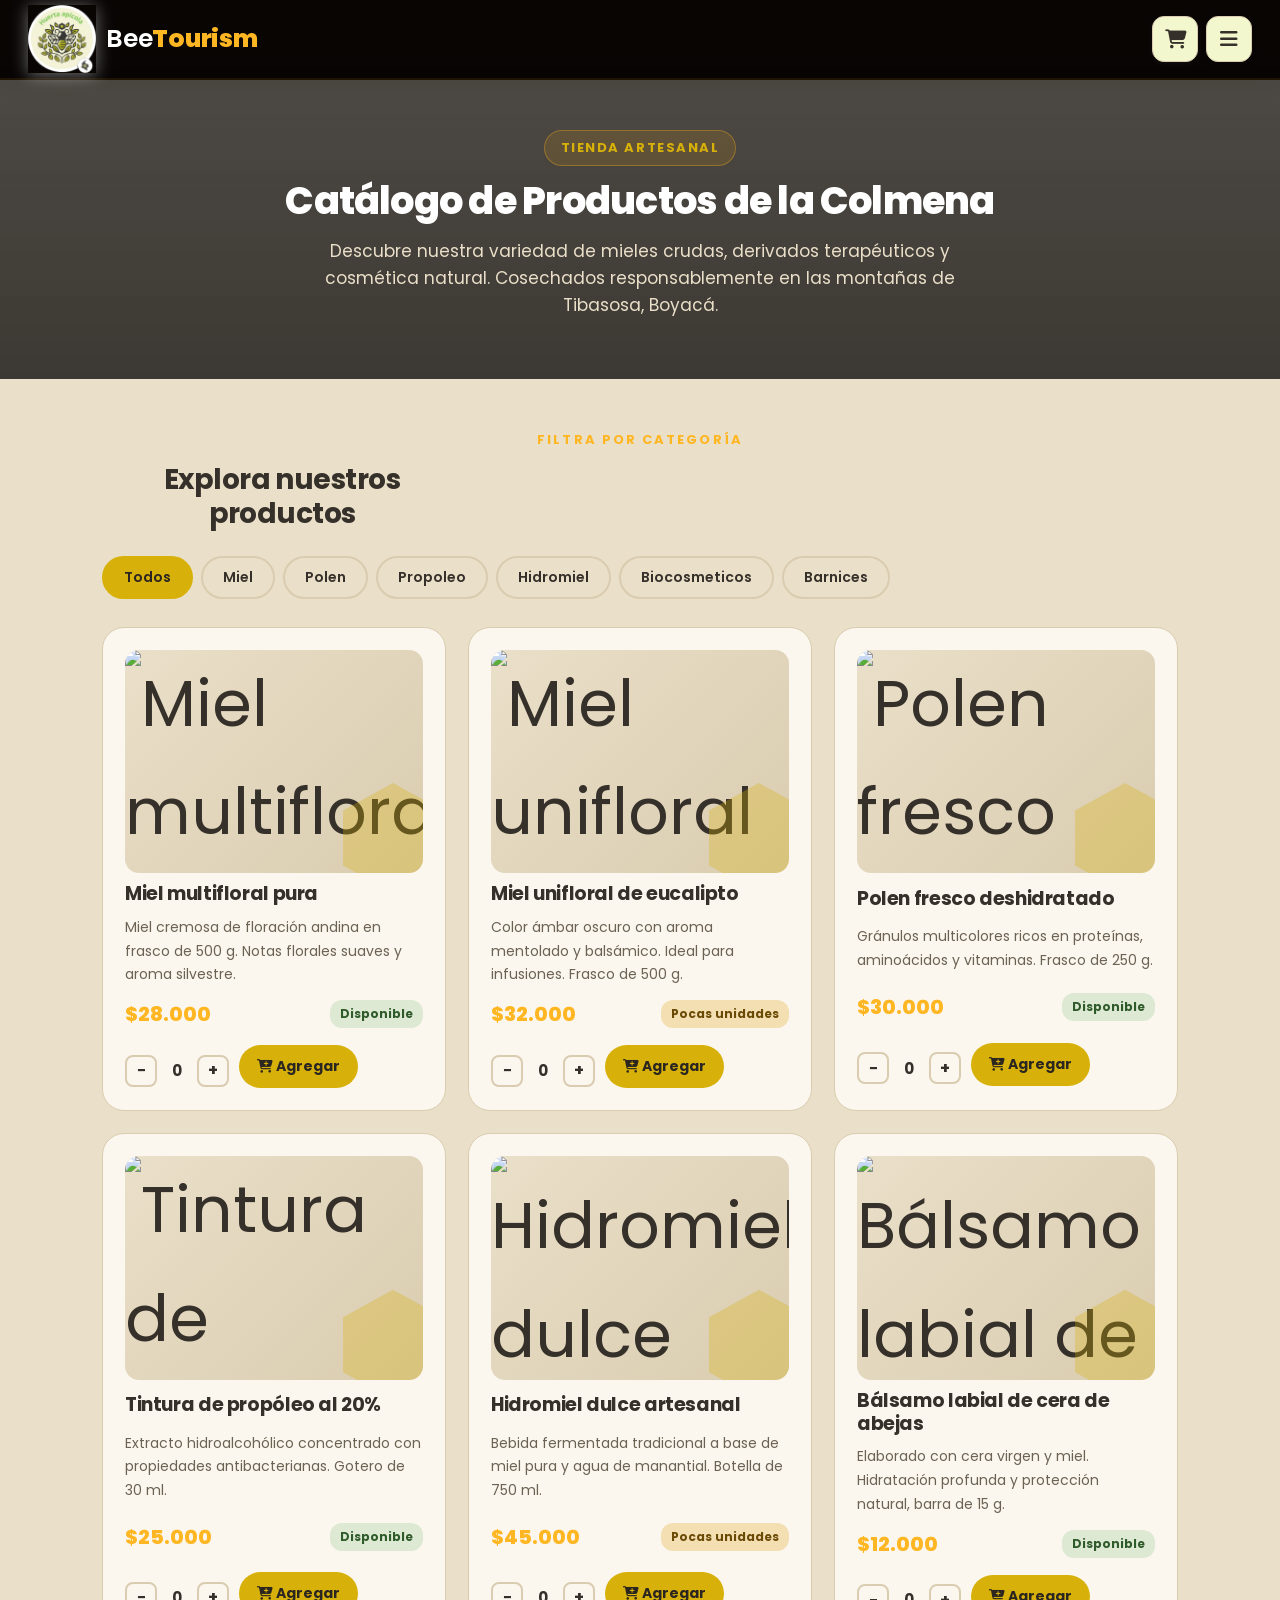
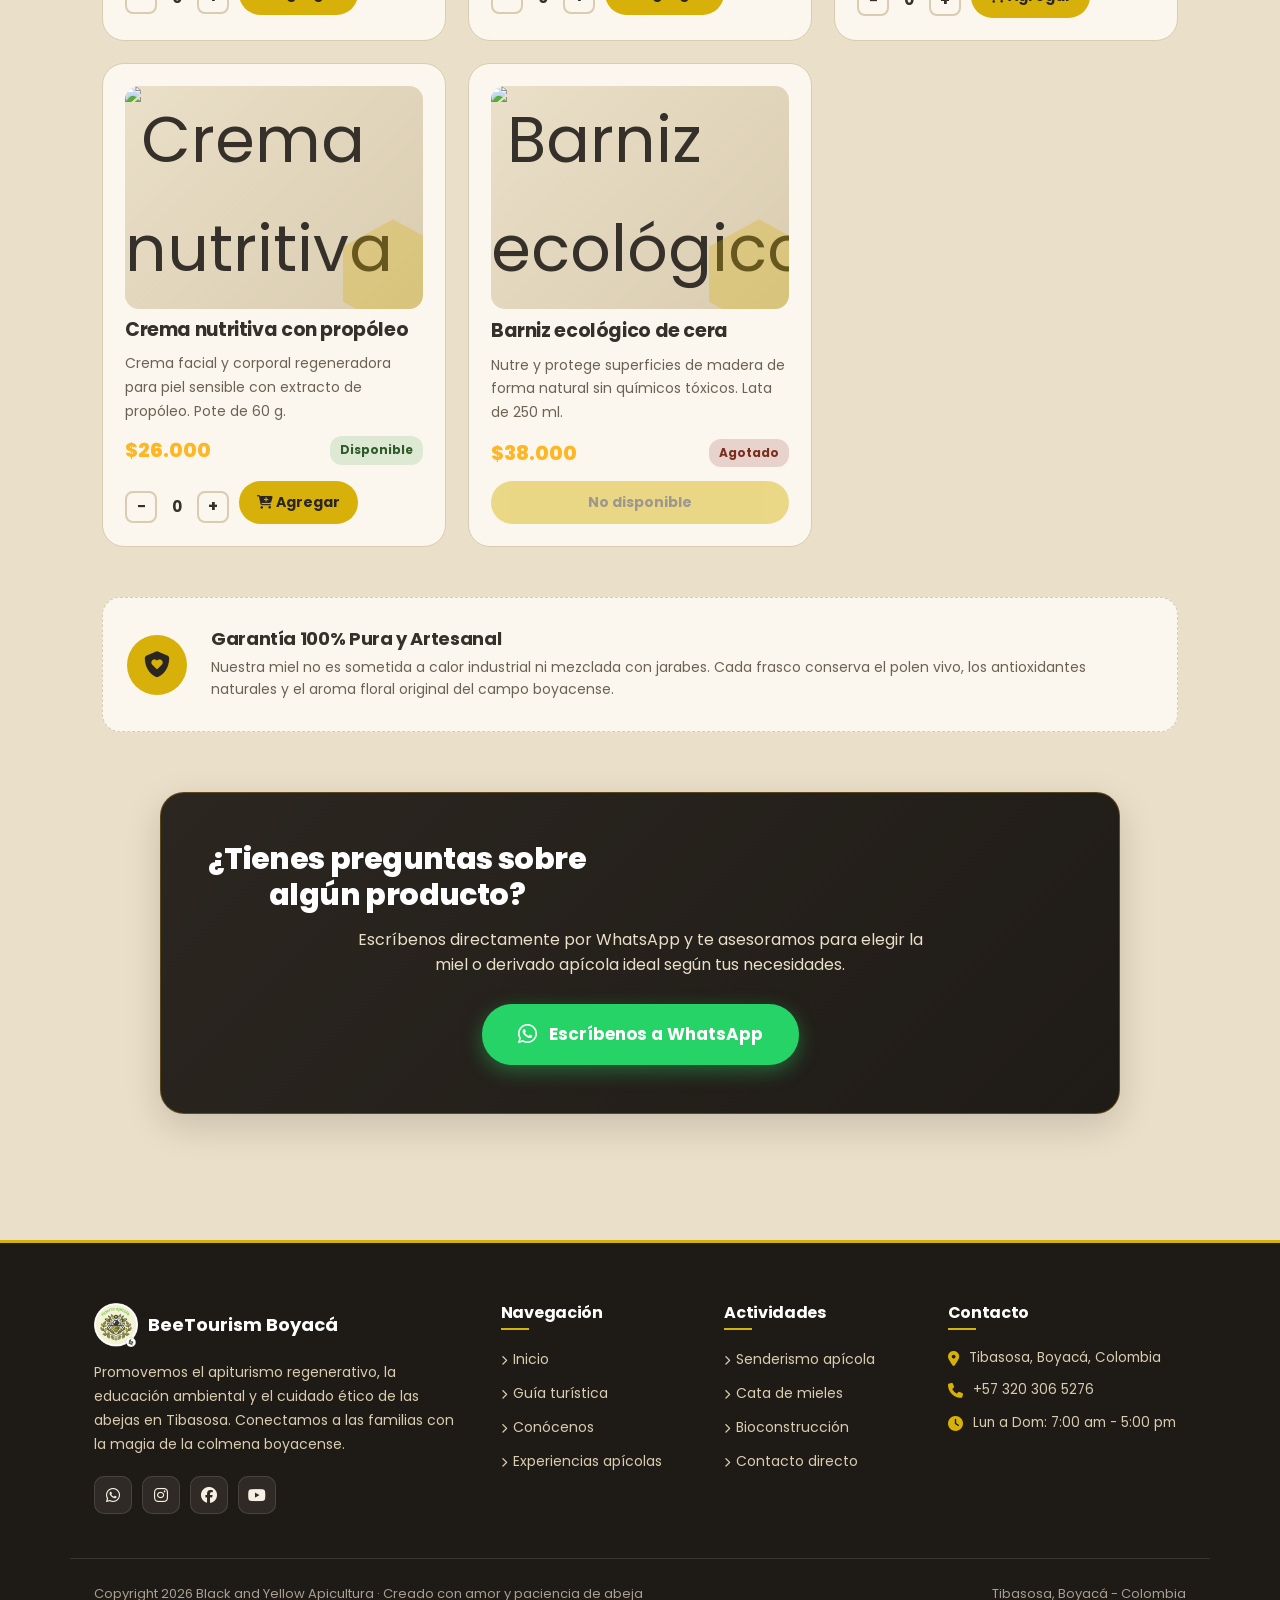
==== catalogo.html @ ba10f4d8 "primer commit front" ====
<!DOCTYPE html>
<html lang="es">

<head>
    <meta charset="utf-8">
    <meta name="viewport" content="width=device-width, initial-scale=1, viewport-fit=cover">
    <title>Catálogo de Productos · BeeTourism Boyacá</title>
    <meta name="description" content="Catálogo completo de productos de la colmena: miel pura, polen, propóleo, hidromiel y biocosmética artesanal en Tibasosa, Boyacá.">
    <link rel="preconnect" href="https://fonts.googleapis.com">
    <link rel="preconnect" href="https://fonts.gstatic.com" crossorigin>
    <link href="https://fonts.googleapis.com/css2?family=Poppins:wght@400;500;600;700;800&display=swap" rel="stylesheet">
    <link rel="stylesheet" href="https://cdnjs.cloudflare.com/ajax/libs/font-awesome/6.5.1/css/all.min.css" crossorigin="anonymous" referrerpolicy="no-referrer">
    <link rel="stylesheet" href="BeeTourism.css">
</head>

<body>

    <header id="navbar">
        <a class="logo" href="BeeTourism.html" aria-label="BeeTourism inicio">
            <img src="logo.png" alt="BeeTourism Boyacá Logo">
            <span class="logo-text">Bee<strong>Tourism</strong></span>
        </a>

        <div class="nav-right">
            <button class="nav-btn cart-btn" id="oc" aria-label="Abrir carrito">
                <i class="fa-solid fa-cart-shopping"></i>
                <b id="cn" data-n="0"></b>
            </button>
            <button class="nav-btn menu-btn" id="om" aria-label="Abrir menú">
                <i class="fa-solid fa-bars"></i>
            </button>
        </div>
    </header>

    <div class="veil" id="veil"></div>

    <aside id="side" aria-label="Menú de navegación">
        <button class="btn-close" data-close aria-label="Cerrar menú">
            <i class="fa-solid fa-xmark"></i>
        </button>
        <div class="side-logo">
            <img src="logo.png" alt="BeeTourism Logo" style="width: 38px; height: auto;">
            <span>BeeTourism</span>
        </div>
        <nav>
            <a href="BeeTourism.html">
                <span class="nav-num">01</span>
                Inicio
            </a>
            <a href="guia-turistica.html">
                <span class="nav-num">02</span>
                Guía turística
            </a>
            <a href="conocenos.html">
                <span class="nav-num">03</span>
                Conócenos
            </a>
            <a href="experiencias.html">
                <span class="nav-num">04</span>
                Experiencias apícolas
            </a>
        </nav>
        <p class="side-foot">Tibasosa, Boyacá - Colombia</p>
    </aside>

    <aside id="cart" aria-label="Carrito de compras">
        <button class="btn-close" data-close aria-label="Cerrar carrito">
            <i class="fa-solid fa-xmark"></i>
        </button>
        <h2 class="cart-title"><i class="fa-solid fa-basket-shopping" style="color:var(--honey); margin-right:8px;"></i>Tu carrito</h2>
        <div id="items"></div>
        <div id="foot" class="hide">
            <div class="tot">
                <span>Total</span>
                <span id="tot"></span>
            </div>
            <button class="btn-wa" id="wa-btn">
                <i class="fa-brands fa-whatsapp" style="font-size: 20px;"></i>
                Vamos a WhatsApp
            </button>
            <p class="cart-note">Coordinamos el pago y el despacho por WhatsApp.</p>
        </div>
    </aside>

    <main>

        <section class="page-hero" style="background-image: linear-gradient(rgba(35, 31, 27, 0.78), rgba(35, 31, 27, 0.88)), url('https://images.unsplash.com/photo-1587049352846-4a222e784d38?auto=format&fit=crop&w=1600&q=80');">
            <span class="eyebrow">Tienda Artesanal</span>
            <h1>Catálogo de Productos de la Colmena</h1>
            <p>Descubre nuestra variedad de mieles crudas, derivados terapéuticos y cosmética natural. Cosechados responsablemente en las montañas de Tibasosa, Boyacá.</p>
        </section>

        <section class="bg-alt" style="padding-top: 50px;">
            <div class="wrap">
                <div style="text-align: center; margin-bottom: 25px;">
                    <span class="eyebrow">Filtra por categoría</span>
                    <h2 class="rv" style="font-size: 28px; margin-top: 8px;">Explora nuestros productos</h2>
                </div>

                <div class="chips" id="chips"></div>
                <div class="cgrid" id="cgrid"></div>

                <div class="catalog-info-banner rv">
                    <div class="catalog-info-icon">
                        <i class="fa-solid fa-shield-heart"></i>
                    </div>
                    <div class="catalog-info-text">
                        <h3>Garantía 100% Pura y Artesanal</h3>
                        <p>Nuestra miel no es sometida a calor industrial ni mezclada con jarabes. Cada frasco conserva el polen vivo, los antioxidantes naturales y el aroma floral original del campo boyacense.</p>
                    </div>
                </div>

                <div class="cta-banner rv">
                    <h2>¿Tienes preguntas sobre algún producto?</h2>
                    <p>Escríbenos directamente por WhatsApp y te asesoramos para elegir la miel o derivado apícola ideal según tus necesidades.</p>
                    <a class="btn-cta-wa" href="https://wa.me/573203065276?text=Hola%2C%20quisiera%20asesoria%20sobre%20los%20productos%20del%20catalogo%20de%20BeeTourism" target="_blank" rel="noopener">
                        <i class="fa-brands fa-whatsapp"></i>
                        Escríbenos a WhatsApp
                    </a>
                </div>
            </div>
        </section>

    </main>

    <footer>
        <div class="footer-top">
            <div class="footer-col">
                <div class="footer-brand">
                    <img src="logo.png" alt="BeeTourism Boyacá">
                    <span>BeeTourism Boyacá</span>
                </div>
                <p class="footer-desc">Promovemos el apiturismo regenerativo, la educación ambiental y el cuidado ético de las abejas en Tibasosa. Conectamos a las familias con la magia de la colmena boyacense.</p>
                <div class="footer-social">
                    <a href="https://wa.me/573203065276" target="_blank" rel="noopener" aria-label="WhatsApp"><i class="fa-brands fa-whatsapp"></i></a>
                    <a href="#" aria-label="Instagram"><i class="fa-brands fa-instagram"></i></a>
                    <a href="#" aria-label="Facebook"><i class="fa-brands fa-facebook"></i></a>
                    <a href="#" aria-label="YouTube"><i class="fa-brands fa-youtube"></i></a>
                </div>
            </div>

            <div class="footer-col">
                <h4>Navegación</h4>
                <ul class="footer-links">
                    <li><a href="BeeTourism.html"><i class="fa-solid fa-chevron-right" style="font-size:10px;"></i> Inicio</a></li>
                    <li><a href="guia-turistica.html"><i class="fa-solid fa-chevron-right" style="font-size:10px;"></i> Guía turística</a></li>
                    <li><a href="conocenos.html"><i class="fa-solid fa-chevron-right" style="font-size:10px;"></i> Conócenos</a></li>
                    <li><a href="experiencias.html"><i class="fa-solid fa-chevron-right" style="font-size:10px;"></i> Experiencias apícolas</a></li>
                </ul>
            </div>

            <div class="footer-col">
                <h4>Actividades</h4>
                <ul class="footer-links">
                    <li><a href="experiencias.html"><i class="fa-solid fa-chevron-right" style="font-size:10px;"></i> Senderismo apícola</a></li>
                    <li><a href="experiencias.html"><i class="fa-solid fa-chevron-right" style="font-size:10px;"></i> Cata de mieles</a></li>
                    <li><a href="experiencias.html"><i class="fa-solid fa-chevron-right" style="font-size:10px;"></i> Bioconstrucción</a></li>
                    <li><a href="BeeTourism.html#contacto"><i class="fa-solid fa-chevron-right" style="font-size:10px;"></i> Contacto directo</a></li>
                </ul>
            </div>

            <div class="footer-col">
                <h4>Contacto</h4>
                <ul class="footer-contact-list">
                    <li>
                        <i class="fa-solid fa-location-dot"></i>
                        <span>Tibasosa, Boyacá, Colombia</span>
                    </li>
                    <li>
                        <i class="fa-solid fa-phone"></i>
                        <span>+57 320 306 5276</span>
                    </li>
                    <li>
                        <i class="fa-solid fa-clock"></i>
                        <span>Lun a Dom: 7:00 am - 5:00 pm</span>
                    </li>
                </ul>
            </div>
        </div>

        <div class="footer-bottom">
            <p>Copyright <span id="yr"></span> Black and Yellow Apicultura · Creado con amor y paciencia de abeja</p>
            <p>Tibasosa, Boyacá - Colombia</p>
        </div>
    </footer>

    <div id="wa-alerta" class="wa-alerta hide">
        <div class="wa-alerta-box">
            <div class="wa-alerta-icon">
                <i class="fa-brands fa-whatsapp" style="font-size: 38px; color: #25D366;"></i>
            </div>
            <h3>Producto agregado al carrito</h3>
            <p>Tu pedido está listo. Para finalizar la compra, te llevamos directamente a WhatsApp donde coordinaremos el pago y el envío.</p>
            <div class="wa-alerta-btns">
                <button class="btn-wa-alerta" id="wa-alerta-ir">Vamos a WhatsApp</button>
                <button class="btn-cancelar-alerta" id="wa-alerta-cerrar">Seguir comprando</button>
            </div>
        </div>
    </div>

    <script src="BeeTourism.js"></script>

</body>

</html>
---- BeeTourism.css ----
:root {
    --bg: #F6F0E4;
    --alt: #EADFC8;
    --ink: #35302A;
    --soft: #6B6254;
    --honey: #d7b109;
    --honey-d: #ffb623;
    --card: #FBF7EE;
    --line: #D9CCB0;
    --green-wa: #25D366;
    --green-wa-dark: #128C7E;
}



* {
    box-sizing: border-box;
    margin: 0;
    padding: 0;
}

body {
    background: var(--bg);
    color: var(--ink);
    font-family: 'Poppins', sans-serif;
    font-size: 16px;
    line-height: 1.7;
}

h1,
h2,
h3,
h4,
h5,
h6 {
    font-family: 'Poppins', sans-serif;
    line-height: 1.2;
    letter-spacing: -0.02em;
}

p,
ul,
li,
a,
button,
input,
span,
label,
nav {
    font-family: 'Poppins', sans-serif;
}

img,
svg {
    max-width: 100%;
    display: block;
}

header {
    position: fixed;
    top: 0;
    left: 0;
    right: 0;
    z-index: 30;
    background: rgba(5, 2, 0, 0.95);
    border-bottom: 2px solid rgba(116, 79, 0, 0.2);
    display: flex;
    align-items: center;
    justify-content: space-between;
    height: 80px;
    padding: 0 28px;
    box-shadow: 0 2px 16px rgba(53, 48, 42, 0.181);
}

.logo {
    width: 68px;
    display: flex;
    align-items: center;
    gap: 10px;
    text-decoration: none;
    box-shadow: 0 2px 16px rgba(251, 250, 250, 0.434);
}



.logo-text {
    font-size: 25px;
    font-weight: 600;
    color: #fff;
    letter-spacing: -0.01em;
}

.logo-text strong {
    font-weight: 800;
    color: var(--honey-d);
}


.nav-right {
    display: flex;
    align-items: center;
    gap: 8px;
}

.nav-btn {
    background: none;
    border: none;
    width: 48px;
    height: 48px;
    border-radius: 12px;
    cursor: pointer;
    display: flex;
    align-items: center;
    justify-content: center;
    color: var(--ink);
    transition: background 0.2s, transform 0.2s;
    position: relative;
}

.nav-btn:hover {
    background: var(--alt);
    transform: scale(1.05);
}

.cart-btn {
    position: relative;
       background: #f3f7cd;
    border: 1.5px solid var(--line);
    width: 46px;
    height: 46px;
    border-radius: 12px;
    cursor: pointer;
    display: flex;
    align-items: center;
    justify-content: center;
    color: var(--ink);
    font-size: 19px;
    transition: all 0.25s ease;
    box-shadow: 0 2px 6px rgba(195, 191, 187, 0.06);
}

.cart-btn:hover {
    background: #FFFDF8;
    border-color: var(--honey);
    color: var(--honey-d);
    transform: translateY(-2px);
    box-shadow: 0 6px 16px rgba(229, 227, 222, 0.22);
}

.cart-btn b {
    position: absolute;
    top: -6px;
    right: -6px;
    background: var(--honey);
    color: #2B2620;
    font-size: 11px;
    font-weight: 800;
    min-width: 20px;
    height: 20px;
    padding: 0 4px;
    border-radius: 10px;
    display: flex;
    align-items: center;
    justify-content: center;
    line-height: 1;
    border: 2px solid #FFFFFF;
    box-shadow: 0 2px 6px rgba(0, 0, 0, 0.15);
}

.cart-btn b:empty,
.cart-btn b[data-n="0"] {
    display: none;
}

.menu-btn {
    background: #f3f7cd;
    border: 1.5px solid var(--line);
    width: 46px;
    height: 46px;
    border-radius: 12px;
    cursor: pointer;
    display: flex;
    align-items: center;
    justify-content: center;
    color: var(--ink);
    font-size: 20px;
    transition: all 0.25s ease;
    box-shadow: 0 2px 6px rgba(53, 48, 42, 0.06);
}

.menu-btn:hover {
    background: #FFFDF8;
    border-color: var(--honey);
    color: var(--honey-d);
    transform: translateY(-2px);
    box-shadow: 0 6px 16px rgba(227, 162, 26, 0.22);
}

.veil {
    position: fixed;
    inset: 0;
    background: rgba(30, 26, 20, 0.5);
    opacity: 0;
    pointer-events: none;
    transition: opacity 0.3s;
    z-index: 40;
}

.veil.on {
    opacity: 1;
    pointer-events: auto;
}

aside {
    position: fixed;
    top: 0;
    bottom: 0;
    width: min(86vw, 340px);
    background: var(--card);
    z-index: 50;
    transition: transform 0.4s cubic-bezier(0.2, 0.8, 0.2, 1);
    padding: 28px;
    display: flex;
    flex-direction: column;
    overflow-y: auto;
}

#side {
    left: 0;
    transform: translateX(-100%);
    border-right: 3px solid var(--honey);
}

#cart {
    right: 0;
    transform: translateX(100%);
    border-left: 3px solid var(--honey);
    width: min(92vw, 420px);
}

#side.on {
    transform: translateX(0);
}

#cart.on {
    transform: translateX(0);
}

.btn-close {
    align-self: flex-end;
    background: none;
    border: none;
    cursor: pointer;
    color: var(--ink);
    width: 40px;
    height: 40px;
    display: flex;
    align-items: center;
    justify-content: center;
    border-radius: 8px;
    transition: background 0.2s;
    margin-bottom: 8px;
}

.btn-close:hover {
    background: var(--alt);
}

.side-logo {
    display: flex;
    align-items: center;
    gap: 10px;
    margin-bottom: 28px;
    font-size: 18px;
    font-weight: 700;
    color: var(--ink);
}

nav a {
    display: flex;
    align-items: center;
    gap: 14px;
    padding: 16px 0;
    border-bottom: 1px solid var(--line);
    color: var(--ink);
    text-decoration: none;
    font-size: 17px;
    font-weight: 600;
    transition: padding-left 0.25s, color 0.25s;
}

nav a:hover {
    padding-left: 10px;
    color: var(--honey-d);
}

.nav-num {
    font-size: 13px;
    color: var(--honey-d);
    font-weight: 700;
    width: 24px;
    flex-shrink: 0;
}

.side-foot {
    margin-top: auto;
    padding-top: 20px;
    font-size: 13px;
    color: var(--soft);
}

.cart-title {
    font-size: 26px;
    font-weight: 800;
    margin-bottom: 20px;
    display: flex;
    align-items: center;
}

.cart-note {
    font-size: 13px;
    color: var(--soft);
    margin-top: 10px;
    text-align: center;
}

.wrap {
    max-width: 1120px;
    margin: 0 auto;
    padding: 0 22px;
}

section {
    padding: 96px 0;
}

.bg-alt {
    background: var(--alt);
}

.eyebrow {
    font-size: 13px;
    font-weight: 700;
    letter-spacing: 0.16em;
    text-transform: uppercase;
    color: var(--honey-d);
    display: block;
    margin-bottom: 12px;
}

h2 {
    font-size: clamp(28px, 5vw, 46px);
    margin-bottom: 14px;
    max-width: 20ch;
}

.lead {
    color: var(--soft);
    max-width: 60ch;
    margin-bottom: 40px;
    font-size: 17px;
}

.rv {
    opacity: 0;
    transform: translateY(24px);
    transition: opacity 0.8s, transform 0.8s cubic-bezier(0.2, 0.8, 0.2, 1);
}

.rv.in {
    opacity: 1;
    transform: none;
}

.hero {
    padding: 150px 0 80px;
    position: relative;
    overflow: hidden;
    background-size: cover;
    background-position: center;
    background-repeat: no-repeat;
}

.hero-overlay {
    position: absolute;
    inset: 0;
    background: linear-gradient(135deg, rgba(30, 26, 20, 0.82) 0%, rgba(53, 48, 42, 0.7) 50%, rgba(30, 26, 20, 0.85) 100%);
    z-index: 1;
}

.hero .wrap {
    display: grid;
    grid-template-columns: 1.1fr 0.9fr;
    gap: 40px;
    align-items: center;
    position: relative;
    z-index: 2;
}

.hero .eyebrow {
    color: var(--honey);
}

.hero h1 {
    color: #FBF7EE;
    font-size: clamp(38px, 7vw, 74px);
    margin-bottom: 20px;
    font-weight: 800;
}

.hero h1 em {
    font-style: normal;
    background: var(--honey);
    color: #2B2620;
    padding: 0 0.18em;
    border-radius: 6px;
}

.hero .lead {
    color: rgba(251, 247, 238, 0.75);
}

.hero .stat-item b {
    color: var(--honey);
}

.hero .stat-item span {
    color: rgba(251, 247, 238, 0.6);
}

.hero .btn-primary {
    background: var(--honey);
    color: #2B2620;
    border-color: var(--honey);
}

.hero .btn-primary:hover {
    background: var(--honey-d);
    border-color: var(--honey-d);
}

.hero .btn-outline {
    color: #FBF7EE;
    border-color: rgba(251, 247, 238, 0.4);
}

.hero .btn-outline:hover {
    background: var(--honey);
    border-color: var(--honey);
    color: #2B2620;
}

.hero-visual {
    display: flex;
    align-items: center;
    justify-content: center;
    min-height: 420px;
}

.honeycomb-grid {
    display: flex;
    flex-wrap: wrap;
    justify-content: center;
    align-items: center;
    gap: 12px;
    max-width: 380px;
    animation: floatIn 1s cubic-bezier(0.2, 0.8, 0.2, 1) both;
}

@keyframes floatIn {
    from {
        opacity: 0;
        transform: translateY(30px) scale(0.9);
    }
    to {
        opacity: 1;
        transform: none;
    }
}

.hc-hex {
    width: 105px;
    height: 115px;
    clip-path: polygon(50% 0%, 100% 25%, 100% 75%, 50% 100%, 0% 75%, 0% 25%);
    transition: transform 0.4s cubic-bezier(0.2, 1.4, 0.4, 1);
    animation: hexPop 0.6s cubic-bezier(0.2, 1.4, 0.4, 1) both;
}

.hc-hex:nth-child(1) { animation-delay: 0.1s; }
.hc-hex:nth-child(2) { animation-delay: 0.2s; }
.hc-hex:nth-child(3) { animation-delay: 0.3s; }
.hc-hex:nth-child(4) { animation-delay: 0.15s; }
.hc-hex:nth-child(5) { animation-delay: 0.25s; }
.hc-hex:nth-child(6) { animation-delay: 0.35s; }
.hc-hex:nth-child(7) { animation-delay: 0.4s; }

@keyframes hexPop {
    from {
        transform: scale(0) rotate(-20deg);
        opacity: 0;
    }
}

.hc-hex:hover {
    transform: scale(1.12) rotate(5deg);
    z-index: 2;
}

.hc-hex.big {
    width: 130px;
    height: 143px;
}

.hc-hex-inner {
    width: 100%;
    height: 100%;
    clip-path: polygon(50% 0%, 100% 25%, 100% 75%, 50% 100%, 0% 75%, 0% 25%);
    background: rgba(251, 247, 238, 0.08);
    border: none;
    display: flex;
    flex-direction: column;
    align-items: center;
    justify-content: center;
    gap: 6px;
    backdrop-filter: blur(8px);
    -webkit-backdrop-filter: blur(8px);
    transition: background 0.3s;
}

.hc-hex:hover .hc-hex-inner {
    background: rgba(227, 162, 26, 0.2);
}

.hc-hex-inner.accent {
    background: rgba(227, 162, 26, 0.12);
}

.hc-hex-inner.golden {
    background: var(--honey);
}

.hc-hex-inner.golden i {
    color: #2B2620;
    font-size: 30px;
}

.hc-hex-inner.golden span {
    color: #2B2620;
    font-weight: 700;
}

.hc-hex-inner i {
    font-size: 24px;
    color: var(--honey);
}

.hc-hex-inner span {
    font-size: 11px;
    font-weight: 600;
    color: rgba(251, 247, 238, 0.8);
    text-align: center;
    letter-spacing: 0.03em;
}

.hero-btns {
    display: flex;
    gap: 14px;
    flex-wrap: wrap;
    margin-bottom: 40px;
}

.btn-primary {
    display: inline-block;
    background: var(--ink);
    color: var(--bg);
    padding: 14px 28px;
    border-radius: 40px;
    font-weight: 700;
    font-size: 15px;
    text-decoration: none;
    border: 2px solid var(--ink);
    cursor: pointer;
    transition: transform 0.2s, background 0.2s, color 0.2s;
}

.btn-primary:hover {
    transform: translateY(-3px);
    background: var(--honey);
    border-color: var(--honey);
    color: #2B2620;
}

.btn-outline {
    display: inline-block;
    background: none;
    color: var(--ink);
    padding: 14px 28px;
    border-radius: 40px;
    font-weight: 700;
    font-size: 15px;
    text-decoration: none;
    border: 2px solid var(--ink);
    cursor: pointer;
    transition: transform 0.2s, background 0.2s, color 0.2s;
}

.btn-outline:hover {
    transform: translateY(-3px);
    background: var(--honey);
    border-color: var(--honey);
    color: #2B2620;
}

.btn-wa {
    display: flex;
    align-items: center;
    justify-content: center;
    gap: 10px;
    background: var(--green-wa);
    color: white;
    padding: 14px 20px;
    border-radius: 12px;
    font-weight: 700;
    font-size: 15px;
    text-decoration: none;
    border: none;
    cursor: pointer;
    width: 100%;
    transition: background 0.2s, transform 0.2s;
}

.btn-wa:hover {
    background: var(--green-wa-dark);
    transform: translateY(-2px);
}

.block-wa {
    display: flex;
}

.stats {
    display: flex;
    gap: 32px;
    flex-wrap: wrap;
}

.stat-item {
    text-align: left;
}

.stat-item b {
    display: block;
    font-size: 36px;
    font-weight: 800;
    color: var(--honey-d);
    line-height: 1;
}

.stat-item span {
    font-size: 13px;
    color: var(--soft);
}

.cluster {
    position: relative;
    height: 420px;
}

.cluster .hex {
    position: absolute;
    width: var(--s);
    height: calc(var(--s) * 1.1);
    background: var(--honey);
    clip-path: polygon(50% 0%, 100% 25%, 100% 75%, 50% 100%, 0% 75%, 0% 25%);
    display: flex;
    align-items: center;
    justify-content: center;
    font-size: calc(var(--s) * 0.38);
    animation: pop 0.7s cubic-bezier(0.2, 1.4, 0.4, 1) both;
    animation-delay: var(--d);
}

.cluster .hex:nth-child(even) {
    background: var(--alt);
    outline: 2px solid var(--honey);
    outline-offset: -2px;
}

.cluster .hex.k {
    background: #4A4238;
}

@keyframes pop {
    from {
        transform: scale(0) rotate(-30deg);
        opacity: 0;
    }
}

.wrap-wide {
    max-width: 1320px;
    margin: 0 auto;
    padding: 0 22px;
}

.carousel-stage {
    position: relative;
    display: flex;
    align-items: center;
    gap: 0;
}

.carousel-stage .arrow-btn {
    position: absolute;
    top: 50%;
    transform: translateY(-50%);
    z-index: 5;
    width: 50px;
    height: 50px;
    border-radius: 50%;
    border: 2px solid var(--ink);
    background: var(--card);
    color: var(--ink);
    cursor: pointer;
    display: flex;
    align-items: center;
    justify-content: center;
    transition: background 0.2s, border-color 0.2s, color 0.2s, transform 0.2s;
    box-shadow: 0 4px 16px rgba(53, 48, 42, 0.15);
}

.carousel-stage .arrow-left {
    left: -16px;
}

.carousel-stage .arrow-right {
    right: -16px;
}

.carousel-stage .arrow-btn:hover {
    background: var(--honey);
    border-color: var(--honey);
    color: #2B2620;
    transform: translateY(-50%) scale(1.1);
}

.carousel-dots {
    display: flex;
    gap: 8px;
    justify-content: center;
    margin-top: 20px;
}

.dot {
    width: 8px;
    height: 8px;
    border-radius: 50%;
    background: var(--line);
    cursor: pointer;
    transition: background 0.3s, transform 0.3s;
    border: none;
}

.dot.active {
    background: var(--honey-d);
    transform: scale(1.4);
}

.carousel-wrapper {
    overflow: hidden;
    border-radius: 22px;
    flex: 1;
}

.track {
    display: flex;
    gap: 22px;
    overflow-x: auto;
    scroll-snap-type: x mandatory;
    padding: 6px 4px 18px;
    scrollbar-width: none;
    transition: scroll 0.5s;
}

.track::-webkit-scrollbar {
    display: none;
}

.slide {
    flex: 0 0 min(80%, 320px);
    scroll-snap-align: start;
    background: var(--card);
    border: 1px solid var(--line);
    border-radius: 22px;
    padding: 22px;
    display: grid;
    gap: 10px;
    transition: transform 0.3s, border-color 0.3s, box-shadow 0.3s;
}

.slide:hover {
    transform: translateY(-6px);
    border-color: var(--honey);
    box-shadow: 0 10px 30px rgba(227, 162, 26, 0.2);
}

.ph {
    aspect-ratio: 4 / 3;
    background: linear-gradient(135deg, var(--alt), var(--line));
    border-radius: 14px;
    display: flex;
    align-items: center;
    justify-content: center;
    font-size: 64px;
    position: relative;
    overflow: hidden;
}

.ph::after {
    content: '';
    position: absolute;
    bottom: -20px;
    right: -20px;
    width: 100px;
    height: 110px;
    background: var(--honey);
    opacity: 0.3;
    clip-path: polygon(50% 0%, 100% 25%, 100% 75%, 50% 100%, 0% 75%, 0% 25%);
}

.slide h3 {
    font-size: 19px;
    font-weight: 700;
}

.slide p {
    font-size: 14px;
    color: var(--soft);
}

.row {
    display: flex;
    justify-content: space-between;
    align-items: center;
    gap: 10px;
}

.price {
    font-size: 20px;
    font-weight: 800;
    color: var(--honey-d);
}

.tag {
    font-size: 12px;
    font-weight: 700;
    padding: 4px 10px;
    border-radius: 12px;
    background: #DDE9D3;
    color: #2F5A2A;
}

.tag.low {
    background: #F4DFB3;
    color: #6B4A06;
}

.tag.out {
    background: #E8D2CC;
    color: #7A2E1E;
}

.add {
    background: var(--honey);
    color: #2B2620;
    border: none;
    padding: 11px 18px;
    border-radius: 30px;
    font-weight: 700;
    font-size: 14px;
    cursor: pointer;
    transition: transform 0.15s, background 0.2s;
    font-family: 'Poppins', sans-serif;
}

.add:hover {
    transform: scale(1.06);
    background: var(--honey-d);
    color: white;
}

.add:disabled {
    opacity: 0.45;
    cursor: not-allowed;
    transform: none;
}

.chips {
    display: flex;
    gap: 8px;
    flex-wrap: wrap;
    margin-bottom: 28px;
}

.chip {
    border: 2px solid var(--line);
    background: none;
    color: var(--ink);
    padding: 9px 20px;
    border-radius: 30px;
    cursor: pointer;
    font-weight: 600;
    font-size: 14px;
    transition: background 0.2s, border-color 0.2s, transform 0.2s;
    font-family: 'Poppins', sans-serif;
}

.chip:hover {
    background: var(--card);
    transform: translateY(-2px);
}

.chip.on {
    background: var(--honey);
    border-color: var(--honey);
    color: #2B2620;
}

.cgrid {
    display: grid;
    grid-template-columns: repeat(auto-fill, minmax(260px, 1fr));
    gap: 22px;
}

.cgrid .slide {
    flex: none;
}

.exp-grid {
    display: grid;
    grid-template-columns: repeat(auto-fit, minmax(280px, 1fr));
    gap: 22px;
    margin-bottom: 40px;
}

.card {
    background: var(--card);
    border: 1px solid var(--line);
    border-radius: 20px;
    padding: 28px;
    transition: transform 0.3s, border-color 0.3s, box-shadow 0.3s;
}

.card:hover {
    transform: translateY(-6px);
    border-color: var(--honey);
    box-shadow: 0 12px 32px rgba(227, 162, 26, 0.18);
}

.card .hex {
    width: 56px;
    height: 62px;
    background: var(--honey);
    clip-path: polygon(50% 0%, 100% 25%, 100% 75%, 50% 100%, 0% 75%, 0% 25%);
    display: flex;
    align-items: center;
    justify-content: center;
    font-size: 24px;
    margin-bottom: 18px;
}

.card h3 {
    font-size: 19px;
    font-weight: 700;
    margin-bottom: 8px;
}

.card p {
    color: var(--soft);
    font-size: 15px;
}

.meta {
    display: flex;
    gap: 8px;
    flex-wrap: wrap;
    margin-top: 14px;
}

.meta span {
    font-size: 12px;
    font-weight: 600;
    background: var(--alt);
    padding: 5px 12px;
    border-radius: 20px;
}

.info-boxes {
    display: grid;
    grid-template-columns: repeat(auto-fit, minmax(250px, 1fr));
    gap: 22px;
    margin-top: 10px;
}

.info-box {
    background: var(--ink);
    color: var(--bg);
    border-radius: 20px;
    padding: 30px;
    transition: transform 0.3s;
}

.info-box:hover {
    transform: translateY(-4px);
}

.info-icon {
    width: 54px;
    height: 54px;
    background: var(--honey);
    border-radius: 14px;
    display: flex;
    align-items: center;
    justify-content: center;
    margin-bottom: 16px;
    color: #2B2620;
    transition: transform 0.3s;
}

.info-box:hover .info-icon {
    transform: rotate(8deg) scale(1.1);
}

.info-box h3 {
    font-size: 18px;
    font-weight: 700;
    color: var(--honey);
    margin-bottom: 12px;
}

.info-box ul {
    padding-left: 18px;
    font-size: 14.5px;
    line-height: 1.8;
    color: var(--alt);
}

.tabs {
    display: flex;
    gap: 8px;
    flex-wrap: wrap;
    margin-bottom: 24px;
}

.pane {
    display: none;
    background: var(--card);
    border: 1px solid var(--line);
    border-radius: 20px;
    padding: 36px;
    animation: fadeIn 0.5s ease;
}

.pane.on {
    display: block;
}

@keyframes fadeIn {
    from {
        opacity: 0;
        transform: translateY(8px);
    }
}

.pane h3 {
    font-size: 22px;
    font-weight: 700;
    margin-bottom: 14px;
}

.pane p {
    color: var(--soft);
    font-size: 16px;
}

.pane p+p {
    margin-top: 14px;
}

.two-col {
    display: grid;
    grid-template-columns: 1fr 1fr;
    gap: 50px;
    align-items: start;
}

.two-col h2 {
    max-width: 100%;
}

.two-col p {
    color: var(--soft);
    font-size: 15.5px;
}

.two-col p+p {
    margin-top: 12px;
}

.valores {
    margin-top: 28px;
    display: grid;
    gap: 18px;
}

.valor-item {
    display: flex;
    align-items: flex-start;
    gap: 14px;
    padding: 16px;
    background: var(--card);
    border-radius: 14px;
    border: 1px solid var(--line);
    transition: border-color 0.3s, transform 0.3s;
}

.valor-item:hover {
    border-color: var(--honey);
    transform: translateX(6px);
}

.valor-icon {
    width: 44px;
    height: 44px;
    background: var(--honey);
    border-radius: 12px;
    display: flex;
    align-items: center;
    justify-content: center;
    color: #2B2620;
    flex-shrink: 0;
}

.valor-item strong {
    display: block;
    font-size: 15px;
    font-weight: 700;
    margin-bottom: 4px;
}

.valor-item p {
    font-size: 14px;
    color: var(--soft);
    margin: 0;
}

.contact-title {
    font-size: 22px;
    font-weight: 700;
    margin-bottom: 8px;
}

.contact-desc {
    color: var(--soft);
    font-size: 15px;
    margin-bottom: 4px;
}

.cinfo {
    list-style: none;
    display: grid;
    gap: 14px;
    margin: 20px 0 28px;
}

.cinfo li {
    display: flex;
    align-items: flex-start;
    gap: 12px;
}

.cinfo-icon {
    width: 36px;
    height: 36px;
    background: var(--honey);
    border-radius: 50%;
    display: flex;
    align-items: center;
    justify-content: center;
    color: #2B2620;
    flex-shrink: 0;
}

.cinfo small {
    color: var(--soft);
    font-size: 13px;
}

.ci {
    display: flex;
    gap: 14px;
    padding: 16px;
    margin-bottom: 12px;
    border: 1px solid var(--line);
    border-radius: 16px;
    background: var(--bg);
    align-items: center;
    transition: border-color 0.3s, box-shadow 0.3s;
}

.ci:hover {
    border-color: var(--honey);
    box-shadow: 0 4px 16px rgba(227, 162, 26, 0.12);
}

.ci-img {
    width: 64px;
    height: 64px;
    border-radius: 12px;
    object-fit: cover;
    flex-shrink: 0;
    background: linear-gradient(135deg, var(--alt), var(--line));
}

.ci-icon-fallback {
    width: 64px;
    height: 64px;
    border-radius: 12px;
    flex-shrink: 0;
    background: linear-gradient(135deg, var(--alt), var(--line));
    display: flex;
    align-items: center;
    justify-content: center;
    font-size: 24px;
    font-weight: 800;
    color: var(--honey-d);
}

.ci .e {
    font-size: 28px;
    width: 44px;
    text-align: center;
    flex-shrink: 0;
}

.ci h4 {
    font-size: 14px;
    font-weight: 700;
}

.ci small {
    color: var(--soft);
    font-size: 13px;
}

.q {
    display: flex;
    gap: 6px;
    align-items: center;
    margin-top: 6px;
}

.q button {
    width: 30px;
    height: 30px;
    border-radius: 8px;
    border: 2px solid var(--line);
    background: none;
    color: var(--ink);
    cursor: pointer;
    font-size: 16px;
    font-weight: 700;
    display: flex;
    align-items: center;
    justify-content: center;
    transition: background 0.2s, border-color 0.2s, transform 0.15s;
    font-family: 'Poppins', sans-serif;
}

.q button:hover {
    background: var(--honey);
    border-color: var(--honey);
    transform: scale(1.1);
}

.q b {
    min-width: 28px;
    text-align: center;
    font-size: 15px;
}

.ci-subtotal {
    font-weight: 800;
    font-size: 15px;
    color: var(--honey-d);
    white-space: nowrap;
}

.ci-delete {
    background: none;
    border: none;
    color: var(--soft);
    cursor: pointer;
    padding: 4px;
    border-radius: 6px;
    transition: color 0.2s, background 0.2s;
    display: flex;
    align-items: center;
    justify-content: center;
}

.ci-delete:hover {
    color: #c0392b;
    background: rgba(192, 57, 43, 0.08);
}

.qty-control {
    display: flex;
    align-items: center;
    gap: 6px;
    margin-top: 8px;
}

.qty-control button {
    width: 32px;
    height: 32px;
    border-radius: 8px;
    border: 2px solid var(--line);
    background: none;
    color: var(--ink);
    cursor: pointer;
    font-size: 16px;
    font-weight: 700;
    display: flex;
    align-items: center;
    justify-content: center;
    transition: background 0.2s, border-color 0.2s, transform 0.15s;
    font-family: 'Poppins', sans-serif;
}

.qty-control button:hover {
    background: var(--honey);
    border-color: var(--honey);
    transform: scale(1.08);
}

.qty-control .qty-num {
    min-width: 28px;
    text-align: center;
    font-size: 15px;
    font-weight: 700;
}

.add-row {
    display: flex;
    align-items: center;
    gap: 10px;
    margin-top: 4px;
}

.tot {
    display: flex;
    justify-content: space-between;
    font-size: 20px;
    font-weight: 800;
    margin: 18px 0;
    padding: 16px;
    background: var(--bg);
    border-radius: 14px;
    color: var(--ink);
}

.hide {
    display: none;
}

.wa-alerta {
    position: fixed;
    inset: 0;
    background: rgba(30, 26, 20, 0.6);
    z-index: 100;
    display: flex;
    align-items: center;
    justify-content: center;
    padding: 20px;
    animation: fadeIn 0.3s ease;
}

.wa-alerta.hide {
    display: none;
}

.wa-alerta-box {
    background: var(--card);
    border-radius: 24px;
    padding: 40px 36px;
    max-width: 420px;
    width: 100%;
    text-align: center;
    box-shadow: 0 20px 60px rgba(0, 0, 0, 0.3);
    animation: subir 0.4s cubic-bezier(0.2, 1.4, 0.4, 1);
}

@keyframes subir {
    from {
        transform: translateY(40px) scale(0.9);
        opacity: 0;
    }
}

.wa-alerta-icon {
    width: 72px;
    height: 72px;
    background: var(--green-wa);
    border-radius: 50%;
    display: flex;
    align-items: center;
    justify-content: center;
    margin: 0 auto 20px;
    color: white;
}

.wa-alerta-box h3 {
    font-size: 22px;
    font-weight: 800;
    margin-bottom: 12px;
    color: var(--ink);
}

.wa-alerta-box p {
    color: var(--soft);
    font-size: 15px;
    margin-bottom: 28px;
    line-height: 1.6;
}

.wa-alerta-btns {
    display: flex;
    flex-direction: column;
    gap: 12px;
}

.btn-wa-alerta {
    background: var(--green-wa);
    color: white;
    border: none;
    padding: 14px;
    border-radius: 12px;
    font-weight: 700;
    font-size: 16px;
    cursor: pointer;
    transition: background 0.2s, transform 0.2s;
    font-family: 'Poppins', sans-serif;
}

.btn-wa-alerta:hover {
    background: var(--green-wa-dark);
    transform: translateY(-2px);
}

.btn-cancelar-alerta {
    background: none;
    border: 2px solid var(--line);
    color: var(--ink);
    padding: 12px;
    border-radius: 12px;
    font-weight: 600;
    font-size: 15px;
    cursor: pointer;
    transition: background 0.2s;
    font-family: 'Poppins', sans-serif;
}

.btn-cancelar-alerta:hover {
    background: var(--alt);
}

footer {
    background: #1E1A16;
    color: #F6F0E4;
    padding: 60px 0 24px;
    font-size: 14px;
    border-top: 3px solid var(--honey);
}

.footer-top {
    max-width: 1140px;
    margin: 0 auto;
    padding: 0 24px 44px;
    display: grid;
    grid-template-columns: 2fr 1fr 1fr 1.3fr;
    gap: 40px;
    border-bottom: 1px solid rgba(246, 240, 228, 0.12);
}

.footer-col h4 {
    font-size: 16px;
    font-weight: 700;
    color: #FFFFFF;
    margin-bottom: 18px;
    position: relative;
    padding-bottom: 8px;
}

.footer-col h4::after {
    content: '';
    position: absolute;
    bottom: 0;
    left: 0;
    width: 28px;
    height: 2px;
    background: var(--honey);
}

.footer-brand {
    display: flex;
    align-items: center;
    gap: 10px;
    font-size: 18px;
    font-weight: 700;
    color: #FFFFFF;
}

.footer-brand img {
    width: 44px;
    height: auto;
}

.footer-desc {
    color: #D9CCB0;
    font-size: 14px;
    line-height: 1.7;
    margin: 14px 0 20px;
}

.footer-social {
    display: flex;
    gap: 10px;
}

.footer-social a {
    width: 38px;
    height: 38px;
    border-radius: 10px;
    background: rgba(246, 240, 228, 0.08);
    color: #F6F0E4;
    display: flex;
    align-items: center;
    justify-content: center;
    text-decoration: none;
    font-size: 16px;
    transition: all 0.25s ease;
    border: 1px solid rgba(246, 240, 228, 0.12);
}

.footer-social a:hover {
    background: var(--honey);
    color: #2B2620;
    transform: translateY(-2px);
}

.footer-links {
    list-style: none;
    padding: 0;
    margin: 0;
}

.footer-links li {
    margin-bottom: 10px;
}

.footer-links a {
    color: #D9CCB0;
    text-decoration: none;
    font-size: 14px;
    transition: color 0.2s ease, padding-left 0.2s ease;
    display: inline-flex;
    align-items: center;
    gap: 6px;
}

.footer-links a:hover {
    color: var(--honey);
    padding-left: 4px;
}

.footer-contact-list {
    list-style: none;
    padding: 0;
    margin: 0;
}

.footer-contact-list li {
    color: #D9CCB0;
    font-size: 13.5px;
    margin-bottom: 12px;
    display: flex;
    align-items: flex-start;
    gap: 10px;
    line-height: 1.5;
}

.footer-contact-list i {
    color: var(--honey);
    margin-top: 3px;
    font-size: 15px;
}

.footer-bottom {
    max-width: 1140px;
    margin: 0 auto;
    padding: 24px 24px 0;
    display: flex;
    justify-content: space-between;
    align-items: center;
    flex-wrap: wrap;
    gap: 12px;
    color: #A99E8F;
    font-size: 13px;
}

.page-hero {
    background: linear-gradient(rgba(35, 31, 27, 0.75), rgba(35, 31, 27, 0.85)), url('https://images.unsplash.com/photo-1587049352846-4a222e784d38?auto=format&fit=crop&w=1600&q=80') center/cover no-repeat;
    color: #FFFFFF;
    padding: 130px 24px 60px;
    text-align: center;
}

.page-hero .eyebrow {
    color: var(--honey);
    display: inline-block;
    font-size: 13px;
    font-weight: 700;
    text-transform: uppercase;
    letter-spacing: 0.12em;
    margin-bottom: 12px;
    background: rgba(227, 162, 26, 0.15);
    padding: 6px 16px;
    border-radius: 20px;
    border: 1px solid rgba(227, 162, 26, 0.4);
}

.page-hero h1 {
    font-size: 38px;
    font-weight: 800;
    margin-bottom: 14px;
    color: #FFFFFF;
}

.page-hero p {
    max-width: 680px;
    margin: 0 auto;
    font-size: 17px;
    color: #EADFC8;
    line-height: 1.6;
}

.importance-grid {
    display: grid;
    grid-template-columns: repeat(auto-fit, minmax(260px, 1fr));
    gap: 24px;
    margin-top: 36px;
}

.importance-card {
    background: #FFFFFF;
    border: 1px solid var(--line);
    border-radius: 18px;
    padding: 28px 24px;
    box-shadow: 0 4px 16px rgba(53, 48, 42, 0.05);
    transition: transform 0.25s ease, border-color 0.25s ease;
}

.importance-card:hover {
    transform: translateY(-4px);
    border-color: var(--honey);
    box-shadow: 0 10px 26px rgba(227, 162, 26, 0.14);
}

.importance-icon {
    width: 290px;
    height: 260px;
    border-radius: 4px;
    background: var(--bg);
    border: 1px solid var(--line);
    display: flex;
    align-items: center;
    justify-content: center;
    font-size: 24px;
    color: var(--honey-d);
    margin-bottom: 18px;
}

.importance-card h3 {
    font-size: 18px;
    font-weight: 700;
    color: var(--ink);
    margin-bottom: 10px;
}

.importance-card p {
    font-size: 14px;
    color: var(--soft);
    line-height: 1.65;
}

.guide-grid {
    display: grid;
    grid-template-columns: repeat(auto-fit, minmax(340px, 1fr));
    gap: 32px;
    margin-top: 40px;
}

.guide-card {
    background: #FFFFFF;
    border: 1px solid var(--line);
    border-radius: 20px;
    overflow: hidden;
    box-shadow: 0 6px 24px rgba(53, 48, 42, 0.06);
    transition: transform 0.3s ease, box-shadow 0.3s ease;
    display: flex;
    flex-direction: column;
}

.guide-card:hover {
    transform: translateY(-6px);
    box-shadow: 0 14px 36px rgba(227, 162, 26, 0.18);
    border-color: var(--honey);
}

.guide-card-img-wrap {
    position: relative;
    overflow: hidden;
    height: 260px;
}

.guide-card-img {
    width: 100%;
    height: 100%;
    object-fit: cover;
    transition: transform 0.5s ease;
}

.guide-card:hover .guide-card-img {
    transform: scale(1.05);
}

.guide-card-step {
    position: absolute;
    top: 14px;
    left: 14px;
    background: rgba(35, 31, 27, 0.85);
    color: var(--honey);
    font-size: 12px;
    font-weight: 700;
    padding: 6px 14px;
    border-radius: 20px;
    backdrop-filter: blur(4px);
    border: 1px solid rgba(227, 162, 26, 0.3);
}

.guide-card-body {
    padding: 26px;
    display: flex;
    flex-direction: column;
    flex: 1;
}

.guide-card-body h3 {
    font-size: 20px;
    font-weight: 700;
    color: var(--ink);
    margin-bottom: 12px;
}

.guide-card-body p {
    font-size: 15px;
    color: var(--soft);
    line-height: 1.65;
    flex: 1;
}

.guide-card-tag {
    display: inline-flex;
    align-items: center;
    gap: 6px;
    margin-top: 18px;
    font-size: 13px;
    font-weight: 600;
    color: var(--honey-d);
}

.cta-banner {
    background: linear-gradient(135deg, #2B2620 0%, #1F1B16 100%);
    border-radius: 24px;
    padding: 48px 36px;
    color: #FFFFFF;
    text-align: center;
    margin: 60px auto 30px;
    max-width: 960px;
    box-shadow: 0 12px 36px rgba(0, 0, 0, 0.15);
    border: 1px solid rgba(227, 162, 26, 0.3);
}

.cta-banner h2 {
    font-size: 30px;
    font-weight: 800;
    color: #FFFFFF;
    margin-bottom: 14px;
}

.cta-banner p {
    font-size: 16px;
    color: #EADFC8;
    max-width: 600px;
    margin: 0 auto 26px;
    line-height: 1.6;
}

.btn-cta-wa {
    display: inline-flex;
    align-items: center;
    justify-content: center;
    gap: 12px;
    background: var(--green-wa);
    color: #FFFFFF;
    font-size: 17px;
    font-weight: 700;
    padding: 16px 36px;
    border-radius: 30px;
    text-decoration: none;
    box-shadow: 0 6px 20px rgba(37, 211, 102, 0.4);
    transition: all 0.25s ease;
}

.btn-cta-wa:hover {
    background: var(--green-wa-dark);
    transform: translateY(-3px) scale(1.02);
    box-shadow: 0 10px 26px rgba(37, 211, 102, 0.5);
    color: #FFFFFF;
}

.btn-cta-wa i {
    font-size: 22px;
}

.reviews-grid {
    display: grid;
    grid-template-columns: repeat(auto-fill, minmax(290px, 1fr));
    gap: 26px;
    margin-top: 36px;
}

.review-card {
    background: #FFFFFF;
    border: 1px solid var(--line);
    border-radius: 20px;
    padding: 24px;
    box-shadow: 0 4px 18px rgba(53, 48, 42, 0.05);
    display: flex;
    flex-direction: column;
    align-items: center;
    text-align: center;
    transition: transform 0.25s ease, box-shadow 0.25s ease;
}

.review-card:hover {
    transform: translateY(-4px);
    box-shadow: 0 10px 28px rgba(227, 162, 26, 0.15);
    border-color: var(--honey);
}

.review-img-wrap {
    width: 100%;
    max-width: 200px;
    aspect-ratio: 1 / 1;
    border-radius: 16px;
    overflow: hidden;
    margin-bottom: 16px;
    box-shadow: 0 4px 12px rgba(0, 0, 0, 0.1);
}

.review-img {
    width: 100%;
    height: 100%;
    object-fit: cover;
    transition: transform 0.4s ease;
}

.review-card:hover .review-img {
    transform: scale(1.06);
}

.review-stars {
    color: var(--honey);
    font-size: 15px;
    margin-bottom: 10px;
    display: flex;
    gap: 3px;
}

.review-text {
    font-size: 14px;
    color: var(--ink);
    font-style: italic;
    line-height: 1.6;
    margin-bottom: 14px;
    flex: 1;
}

.review-author {
    font-size: 15px;
    font-weight: 700;
    color: var(--ink);
}

.review-badge {
    display: inline-block;
    font-size: 12px;
    color: var(--honey-d);
    font-weight: 600;
    background: var(--bg);
    padding: 3px 10px;
    border-radius: 12px;
    margin-top: 4px;
}

.beekeepers-grid {
    display: grid;
    grid-template-columns: repeat(auto-fit, minmax(280px, 1fr));
    gap: 30px;
    margin-top: 36px;
}

.beekeeper-card {
    background: #FFFFFF;
    border: 1px solid var(--line);
    border-radius: 20px;
    overflow: hidden;
    box-shadow: 0 4px 20px rgba(53, 48, 42, 0.05);
    transition: transform 0.25s ease, box-shadow 0.25s ease;
}

.beekeeper-card:hover {
    transform: translateY(-5px);
    box-shadow: 0 12px 30px rgba(227, 162, 26, 0.16);
    border-color: var(--honey);
}

.beekeeper-img {
    width: 100%;
    height: 280px;
    object-fit: cover;
}

.beekeeper-info {
    padding: 22px;
}

.beekeeper-info h3 {
    font-size: 19px;
    font-weight: 700;
    color: var(--ink);
    margin-bottom: 4px;
}

.beekeeper-role {
    font-size: 13px;
    font-weight: 600;
    color: var(--honey-d);
    margin-bottom: 12px;
    display: inline-block;
}

.beekeeper-info p {
    font-size: 14px;
    color: var(--soft);
    line-height: 1.6;
}

.catalog-info-banner {
    background: var(--card);
    border: 1px dashed var(--line);
    border-radius: 18px;
    padding: 30px 24px;
    margin-top: 50px;
    display: flex;
    align-items: center;
    gap: 24px;
    flex-wrap: wrap;
}

.catalog-info-icon {
    width: 60px;
    height: 60px;
    border-radius: 50%;
    background: var(--honey);
    color: #2B2620;
    display: flex;
    align-items: center;
    justify-content: center;
    font-size: 26px;
    flex-shrink: 0;
}

.catalog-info-text {
    flex: 1;
    min-width: 250px;
}

.catalog-info-text h3 {
    font-size: 18px;
    font-weight: 700;
    margin-bottom: 6px;
    color: var(--ink);
}

.catalog-info-text p {
    font-size: 14px;
    color: var(--soft);
    line-height: 1.6;
}

@media (max-width: 900px) {
    .footer-top {
        grid-template-columns: 1fr 1fr;
    }
}

@media (max-width: 820px) {
    .hero .wrap {
        grid-template-columns: 1fr;
    }

    .hero-visual {
        min-height: 280px;
    }

    .honeycomb-grid {
        max-width: 300px;
    }

    .hc-hex {
        width: 80px;
        height: 88px;
    }

    .hc-hex.big {
        width: 100px;
        height: 110px;
    }

    .hc-hex-inner i {
        font-size: 18px;
    }

    .hc-hex-inner span {
        font-size: 9px;
    }

    .two-col {
        grid-template-columns: 1fr;
    }

    .cluster {
        height: 260px;
        order: -1;
    }

    section {
        padding: 70px 0;
    }

    .hero {
        padding: 110px 0 60px;
    }

    .info-boxes {
        grid-template-columns: 1fr;
    }

    .carousel-stage .arrow-left {
        left: -6px;
    }

    .carousel-stage .arrow-right {
        right: -6px;
    }

    .carousel-stage .arrow-btn {
        width: 40px;
        height: 40px;
    }

    .guide-grid {
        grid-template-columns: 1fr;
    }

    .page-hero h1 {
        font-size: 30px;
    }

    .cta-banner {
        padding: 36px 20px;
    }

    .cta-banner h2 {
        font-size: 24px;
    }
}

@media (max-width: 600px) {
    .footer-top {
        grid-template-columns: 1fr;
    }

    .footer-bottom {
        flex-direction: column;
        text-align: center;
    }
}

@media (prefers-reduced-motion: reduce) {
    * {
        animation: none !important;
        transition: none !important;
    }

    .rv {
        opacity: 1;
        transform: none;
    }
}

.ph .product-image {
    width: 100%;
    height: 100%;
    object-fit: cover;
    display: block;
    position: absolute;
    inset: 0;
    border-radius: 14px;
}
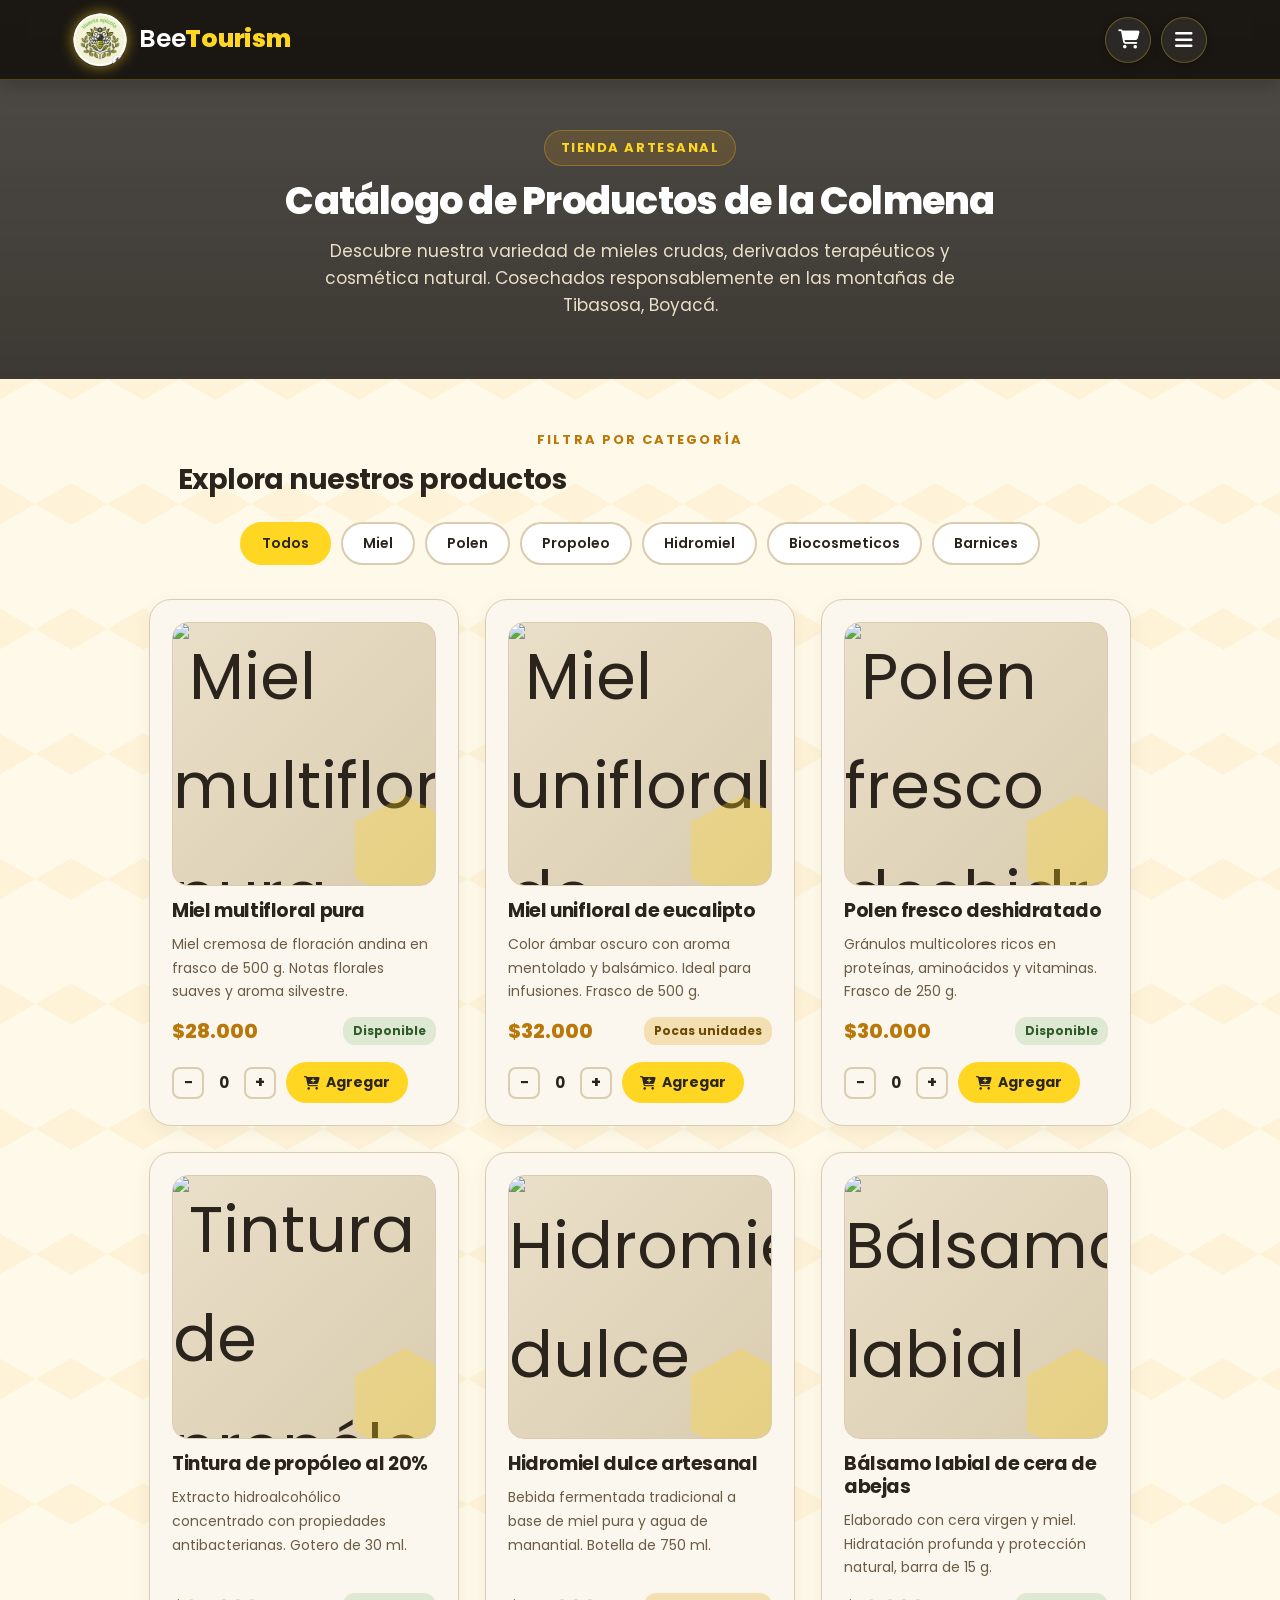
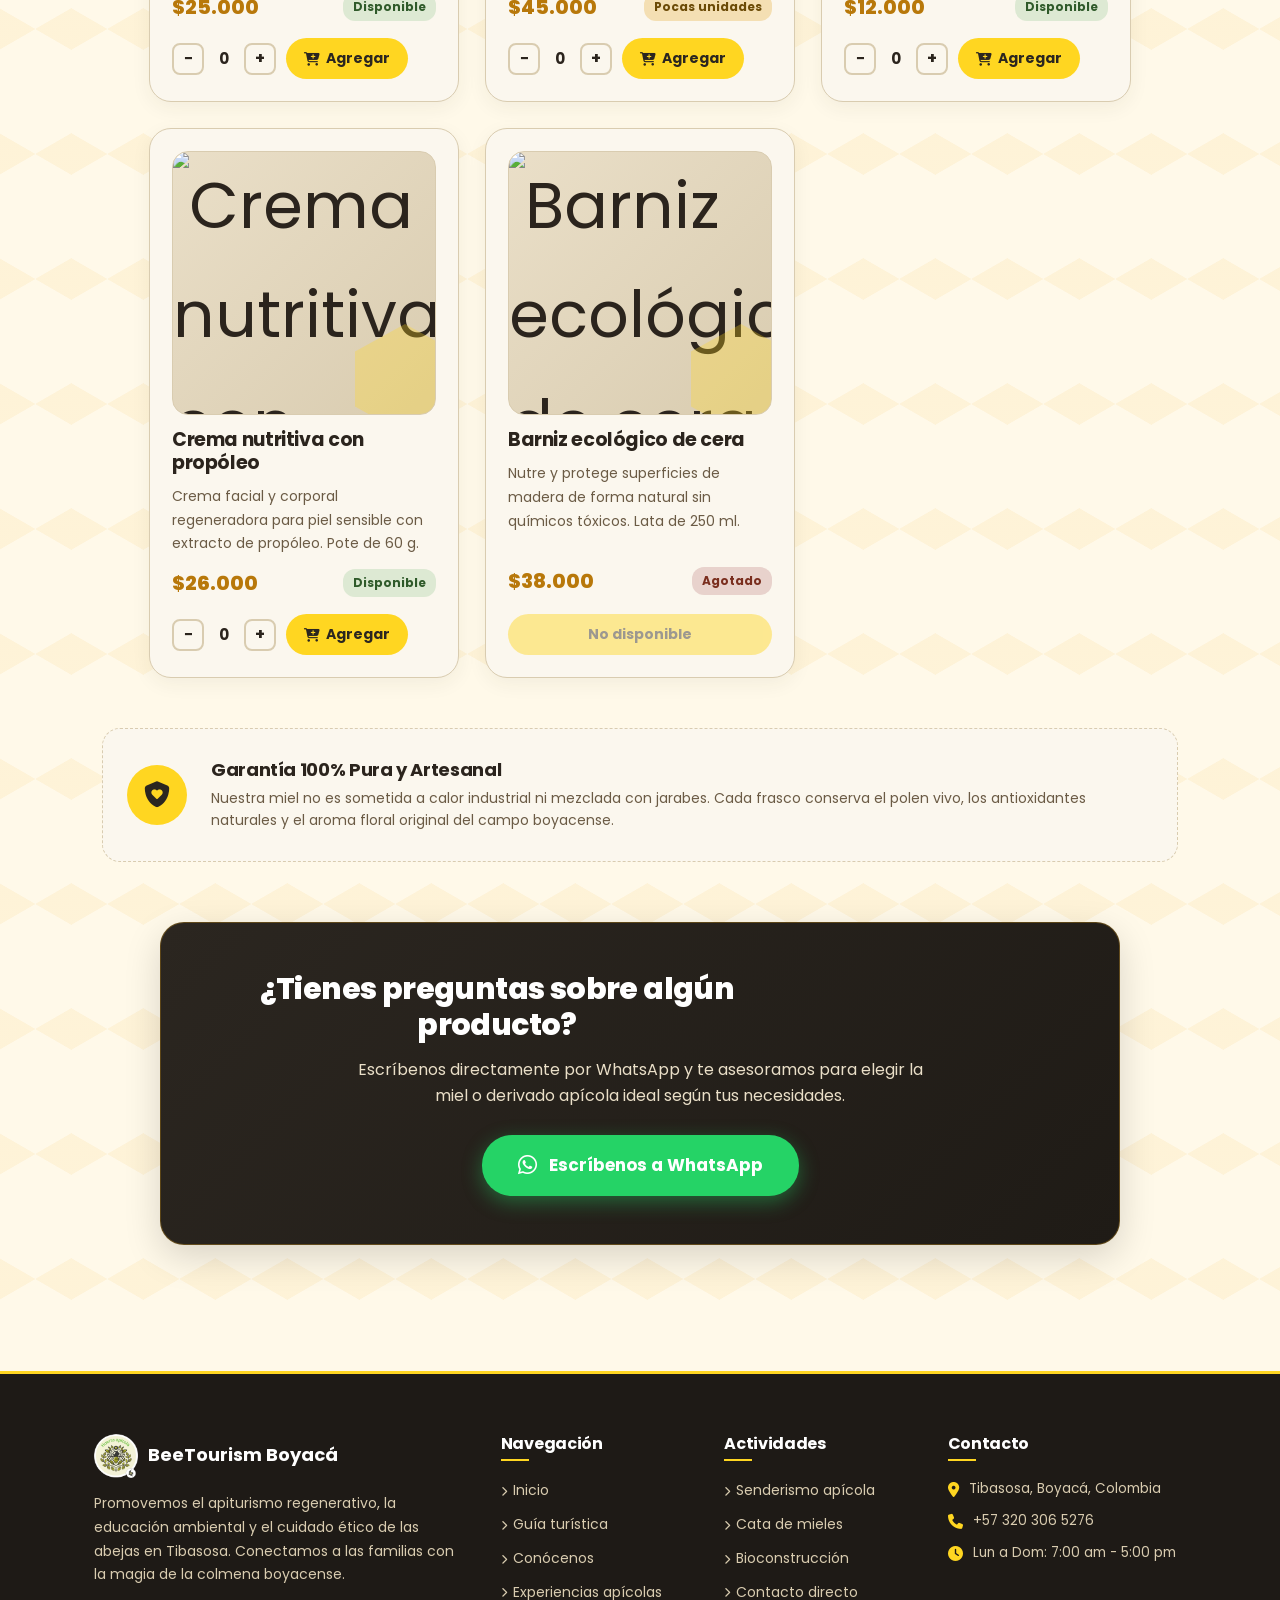
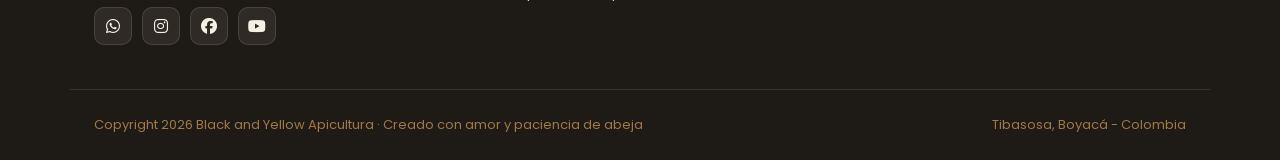
==== commit eab280ec: "mejoras visuales de la pagina" ====
--- a/catalogo.html
+++ b/catalogo.html
@@ -5,6 +5,7 @@
     <meta charset="utf-8">
     <meta name="viewport" content="width=device-width, initial-scale=1, viewport-fit=cover">
     <title>Catálogo de Productos · BeeTourism Boyacá</title>
+    <link rel="icon" type="image/png" href="IMG/logo.png">
     <meta name="description" content="Catálogo completo de productos de la colmena: miel pura, polen, propóleo, hidromiel y biocosmética artesanal en Tibasosa, Boyacá.">
     <link rel="preconnect" href="https://fonts.googleapis.com">
     <link rel="preconnect" href="https://fonts.gstatic.com" crossorigin>
@@ -16,18 +17,18 @@
 <body>
 
     <header id="navbar">
-        <a class="logo" href="BeeTourism.html" aria-label="BeeTourism inicio">
-            <img src="logo.png" alt="BeeTourism Boyacá Logo">
+        <a class="logo" href="index.html" aria-label="BeeTourism inicio">
+            <img src="IMG/logo.png" alt="BeeTourism Boyacá Logo">
             <span class="logo-text">Bee<strong>Tourism</strong></span>
         </a>
 
         <div class="nav-right">
             <button class="nav-btn cart-btn" id="oc" aria-label="Abrir carrito">
-                <i class="fa-solid fa-cart-shopping"></i>
+                <i class="fa-solid fa-cart-shopping" style="color:#fff ;"></i>
                 <b id="cn" data-n="0"></b>
             </button>
             <button class="nav-btn menu-btn" id="om" aria-label="Abrir menú">
-                <i class="fa-solid fa-bars"></i>
+                <i class="fa-solid fa-bars" style="color:#fff ;"></i>
             </button>
         </div>
     </header>
@@ -39,11 +40,11 @@
             <i class="fa-solid fa-xmark"></i>
         </button>
         <div class="side-logo">
-            <img src="logo.png" alt="BeeTourism Logo" style="width: 38px; height: auto;">
+            <img src="IMG/logo.png" alt="BeeTourism Logo" style="width: 38px; height: auto;">
             <span>BeeTourism</span>
         </div>
         <nav>
-            <a href="BeeTourism.html">
+            <a href="index.html">
                 <span class="nav-num">01</span>
                 Inicio
             </a>
@@ -127,7 +128,7 @@
         <div class="footer-top">
             <div class="footer-col">
                 <div class="footer-brand">
-                    <img src="logo.png" alt="BeeTourism Boyacá">
+                    <img src="IMG/logo.png" alt="BeeTourism Boyacá">
                     <span>BeeTourism Boyacá</span>
                 </div>
                 <p class="footer-desc">Promovemos el apiturismo regenerativo, la educación ambiental y el cuidado ético de las abejas en Tibasosa. Conectamos a las familias con la magia de la colmena boyacense.</p>
@@ -142,7 +143,7 @@
             <div class="footer-col">
                 <h4>Navegación</h4>
                 <ul class="footer-links">
-                    <li><a href="BeeTourism.html"><i class="fa-solid fa-chevron-right" style="font-size:10px;"></i> Inicio</a></li>
+                    <li><a href="index.html"><i class="fa-solid fa-chevron-right" style="font-size:10px;"></i> Inicio</a></li>
                     <li><a href="guia-turistica.html"><i class="fa-solid fa-chevron-right" style="font-size:10px;"></i> Guía turística</a></li>
                     <li><a href="conocenos.html"><i class="fa-solid fa-chevron-right" style="font-size:10px;"></i> Conócenos</a></li>
                     <li><a href="experiencias.html"><i class="fa-solid fa-chevron-right" style="font-size:10px;"></i> Experiencias apícolas</a></li>
@@ -155,7 +156,7 @@
                     <li><a href="experiencias.html"><i class="fa-solid fa-chevron-right" style="font-size:10px;"></i> Senderismo apícola</a></li>
                     <li><a href="experiencias.html"><i class="fa-solid fa-chevron-right" style="font-size:10px;"></i> Cata de mieles</a></li>
                     <li><a href="experiencias.html"><i class="fa-solid fa-chevron-right" style="font-size:10px;"></i> Bioconstrucción</a></li>
-                    <li><a href="BeeTourism.html#contacto"><i class="fa-solid fa-chevron-right" style="font-size:10px;"></i> Contacto directo</a></li>
+                    <li><a href="index.html#contacto"><i class="fa-solid fa-chevron-right" style="font-size:10px;"></i> Contacto directo</a></li>
                 </ul>
             </div>
 
--- a/BeeTourism.css
+++ b/BeeTourism.css
@@ -1,10 +1,10 @@
 :root {
     --bg: #F6F0E4;
     --alt: #EADFC8;
-    --ink: #35302A;
-    --soft: #6B6254;
-    --honey: #d7b109;
-    --honey-d: #ffb623;
+    --ink: #2B241D;
+    --soft: #6B5B45;
+    --honey: #FFD621;
+    --honey-d: #B8780A;
     --card: #FBF7EE;
     --line: #D9CCB0;
     --green-wa: #25D366;
@@ -62,26 +62,34 @@
     left: 0;
     right: 0;
     z-index: 30;
-    background: rgba(5, 2, 0, 0.95);
-    border-bottom: 2px solid rgba(116, 79, 0, 0.2);
+    background: rgba(20, 16, 12, 0.88);
+    backdrop-filter: blur(10px);
+    -webkit-backdrop-filter: blur(10px);
+    border-bottom: 1px solid rgba(255, 214, 33, 0.25);
     display: flex;
     align-items: center;
     justify-content: space-between;
     height: 80px;
     padding: 0 28px;
-    box-shadow: 0 2px 16px rgba(53, 48, 42, 0.181);
+    box-shadow: 0 4px 20px rgba(0, 0, 0, 0.25);
 }
 
 .logo {
-    width: 68px;
-    display: flex;
-    align-items: center;
-    gap: 10px;
+    left: 45px;
+    position: relative;
+    display: flex;
+    align-items: center;
+    gap: 12px;
     text-decoration: none;
-    box-shadow: 0 2px 16px rgba(251, 250, 250, 0.434);
-}
-
-
+}
+
+.logo img {
+    width: 54px;
+    height: 54px;
+    object-fit: contain;
+    border-radius: 50%;
+    box-shadow: 0 0 14px rgba(255, 214, 33, 0.55);
+}
 
 .logo-text {
     font-size: 25px;
@@ -92,19 +100,21 @@
 
 .logo-text strong {
     font-weight: 800;
-    color: var(--honey-d);
+    color: var(--honey);
 }
 
 
 .nav-right {
     display: flex;
-    align-items: center;
-    gap: 8px;
+    right: 45px;
+    position: relative;
+    align-items: center;
+    gap: 10px;
 }
 
 .nav-btn {
-    background: none;
-    border: none;
+    background: rgba(255, 255, 255, 0.08);
+    border: 1px solid rgba(255, 214, 33, 0.28);
     width: 48px;
     height: 48px;
     border-radius: 12px;
@@ -112,39 +122,44 @@
     display: flex;
     align-items: center;
     justify-content: center;
-    color: var(--ink);
-    transition: background 0.2s, transform 0.2s;
+    color: #FFFFFF;
+    transition: all 0.25s ease;
     position: relative;
 }
 
 .nav-btn:hover {
-    background: var(--alt);
-    transform: scale(1.05);
+    background: var(--honey);
+    border-color: var(--honey);
+    color: #2B2620;
+    transform: translateY(-2px);
 }
 
 .cart-btn {
     position: relative;
-       background: #f3f7cd;
-    border: 1.5px solid var(--line);
     width: 46px;
     height: 46px;
-    border-radius: 12px;
+    border-radius: 30px;
     cursor: pointer;
     display: flex;
     align-items: center;
     justify-content: center;
-    color: var(--ink);
+    color: #FFFFFF;
     font-size: 19px;
     transition: all 0.25s ease;
-    box-shadow: 0 2px 6px rgba(195, 191, 187, 0.06);
+    box-shadow: 0 2px 8px rgba(0, 0, 0, 0.2);
 }
 
 .cart-btn:hover {
-    background: #FFFDF8;
+    background: var(--honey);
     border-color: var(--honey);
-    color: var(--honey-d);
+    color: #2B2620;
     transform: translateY(-2px);
-    box-shadow: 0 6px 16px rgba(229, 227, 222, 0.22);
+    box-shadow: 0 6px 16px rgba(255, 214, 33, 0.35);
+}
+
+.cart-btn:hover i,
+.menu-btn:hover i {
+    color: #2B2620 !important;
 }
 
 .cart-btn b {
@@ -173,27 +188,25 @@
 }
 
 .menu-btn {
-    background: #f3f7cd;
-    border: 1.5px solid var(--line);
     width: 46px;
     height: 46px;
-    border-radius: 12px;
+    border-radius: 30px;
     cursor: pointer;
     display: flex;
     align-items: center;
     justify-content: center;
-    color: var(--ink);
+    color: #FFFFFF;
     font-size: 20px;
     transition: all 0.25s ease;
-    box-shadow: 0 2px 6px rgba(53, 48, 42, 0.06);
+    box-shadow: 0 2px 8px rgba(0, 0, 0, 0.2);
 }
 
 .menu-btn:hover {
-    background: #FFFDF8;
+    background: var(--honey);
     border-color: var(--honey);
-    color: var(--honey-d);
+    color: #2B2620;
     transform: translateY(-2px);
-    box-shadow: 0 6px 16px rgba(227, 162, 26, 0.22);
+    box-shadow: 0 6px 16px rgba(255, 214, 33, 0.35);
 }
 
 .veil {
@@ -310,7 +323,7 @@
 }
 
 .cart-title {
-    font-size: 26px;
+    font-size: 20px;
     font-weight: 800;
     margin-bottom: 20px;
     display: flex;
@@ -335,7 +348,11 @@
 }
 
 .bg-alt {
-    background: var(--alt);
+    background-color: #fff9e9;
+    background-image:
+        linear-gradient(30deg, #f4af2817 12%, transparent 12.5%, transparent 87%, #f4af2817 87.5%),
+        linear-gradient(150deg, #f4af2817 12%, transparent 12.5%, transparent 87%, #f4af2817 87.5%);
+    background-size: 72px 125px;
 }
 
 .eyebrow {
@@ -351,7 +368,7 @@
 h2 {
     font-size: clamp(28px, 5vw, 46px);
     margin-bottom: 14px;
-    max-width: 20ch;
+    max-width: 30ch;
 }
 
 .lead {
@@ -364,7 +381,7 @@
 .rv {
     opacity: 0;
     transform: translateY(24px);
-    transition: opacity 0.8s, transform 0.8s cubic-bezier(0.2, 0.8, 0.2, 1);
+    transition: opacity 0.8s, transform 0.8s cubic-bezier(0.9, 0.8, 0.2, 1);
 }
 
 .rv.in {
@@ -435,8 +452,10 @@
 }
 
 .hero .btn-primary:hover {
-    background: var(--honey-d);
-    border-color: var(--honey-d);
+    background: #FFFFFF;
+    border-color: #FFFFFF;
+    color: #2B2620;
+    box-shadow: 0 8px 22px rgba(255, 214, 33, 0.35);
 }
 
 .hero .btn-outline {
@@ -472,6 +491,7 @@
         opacity: 0;
         transform: translateY(30px) scale(0.9);
     }
+
     to {
         opacity: 1;
         transform: none;
@@ -486,13 +506,33 @@
     animation: hexPop 0.6s cubic-bezier(0.2, 1.4, 0.4, 1) both;
 }
 
-.hc-hex:nth-child(1) { animation-delay: 0.1s; }
-.hc-hex:nth-child(2) { animation-delay: 0.2s; }
-.hc-hex:nth-child(3) { animation-delay: 0.3s; }
-.hc-hex:nth-child(4) { animation-delay: 0.15s; }
-.hc-hex:nth-child(5) { animation-delay: 0.25s; }
-.hc-hex:nth-child(6) { animation-delay: 0.35s; }
-.hc-hex:nth-child(7) { animation-delay: 0.4s; }
+.hc-hex:nth-child(1) {
+    animation-delay: 0.1s;
+}
+
+.hc-hex:nth-child(2) {
+    animation-delay: 0.2s;
+}
+
+.hc-hex:nth-child(3) {
+    animation-delay: 0.3s;
+}
+
+.hc-hex:nth-child(4) {
+    animation-delay: 0.15s;
+}
+
+.hc-hex:nth-child(5) {
+    animation-delay: 0.25s;
+}
+
+.hc-hex:nth-child(6) {
+    animation-delay: 0.35s;
+}
+
+.hc-hex:nth-child(7) {
+    animation-delay: 0.4s;
+}
 
 @keyframes hexPop {
     from {
@@ -698,7 +738,7 @@
 }
 
 .wrap-wide {
-    max-width: 1320px;
+    max-width: 1120px;
     margin: 0 auto;
     padding: 0 22px;
 }
@@ -707,7 +747,11 @@
     position: relative;
     display: flex;
     align-items: center;
+    justify-content: center;
     gap: 0;
+    max-width: 1080px;
+    margin: 0 auto;
+    padding: 0 34px;
 }
 
 .carousel-stage .arrow-btn {
@@ -715,11 +759,11 @@
     top: 50%;
     transform: translateY(-50%);
     z-index: 5;
-    width: 50px;
-    height: 50px;
+    width: 48px;
+    height: 48px;
     border-radius: 50%;
     border: 2px solid var(--ink);
-    background: var(--card);
+    background: #FFFFFF;
     color: var(--ink);
     cursor: pointer;
     display: flex;
@@ -730,11 +774,11 @@
 }
 
 .carousel-stage .arrow-left {
-    left: -16px;
+    left: -6px;
 }
 
 .carousel-stage .arrow-right {
-    right: -16px;
+    right: -6px;
 }
 
 .carousel-stage .arrow-btn:hover {
@@ -748,7 +792,7 @@
     display: flex;
     gap: 8px;
     justify-content: center;
-    margin-top: 20px;
+    margin-top: 22px;
 }
 
 .dot {
@@ -774,10 +818,11 @@
 
 .track {
     display: flex;
-    gap: 22px;
+    gap: 24px;
     overflow-x: auto;
     scroll-snap-type: x mandatory;
-    padding: 6px 4px 18px;
+    scroll-padding: 0 6px;
+    padding: 12px 6px 24px;
     scrollbar-width: none;
     transition: scroll 0.5s;
 }
@@ -787,33 +832,39 @@
 }
 
 .slide {
-    flex: 0 0 min(80%, 320px);
+    flex: 0 0 calc((100% - 48px) / 3);
+    min-width: 0;
     scroll-snap-align: start;
     background: var(--card);
     border: 1px solid var(--line);
     border-radius: 22px;
     padding: 22px;
-    display: grid;
+    display: flex;
+    flex-direction: column;
     gap: 10px;
-    transition: transform 0.3s, border-color 0.3s, box-shadow 0.3s;
+    box-shadow: 0 6px 20px rgba(53, 48, 42, 0.06);
+    transition: transform 0.3s ease, border-color 0.3s ease, box-shadow 0.3s ease;
 }
 
 .slide:hover {
     transform: translateY(-6px);
     border-color: var(--honey);
-    box-shadow: 0 10px 30px rgba(227, 162, 26, 0.2);
+    box-shadow: 0 14px 32px rgba(227, 162, 26, 0.2);
 }
 
 .ph {
-    aspect-ratio: 4 / 3;
+    width: 100%;
+    aspect-ratio: 1 / 1;
     background: linear-gradient(135deg, var(--alt), var(--line));
-    border-radius: 14px;
+    border-radius: 16px;
     display: flex;
     align-items: center;
     justify-content: center;
     font-size: 64px;
     position: relative;
     overflow: hidden;
+    margin-bottom: 4px;
+    border: 1px solid var(--line);
 }
 
 .ph::after {
@@ -828,6 +879,10 @@
     clip-path: polygon(50% 0%, 100% 25%, 100% 75%, 50% 100%, 0% 75%, 0% 25%);
 }
 
+.slide:hover .ph .product-image {
+    transform: scale(1.06);
+}
+
 .slide h3 {
     font-size: 19px;
     font-weight: 700;
@@ -836,6 +891,7 @@
 .slide p {
     font-size: 14px;
     color: var(--soft);
+    flex: 1;
 }
 
 .row {
@@ -874,17 +930,21 @@
     background: var(--honey);
     color: #2B2620;
     border: none;
-    padding: 11px 18px;
+    padding: 10px 18px;
     border-radius: 30px;
     font-weight: 700;
     font-size: 14px;
     cursor: pointer;
-    transition: transform 0.15s, background 0.2s;
+    transition: transform 0.15s, background 0.2s, color 0.2s;
     font-family: 'Poppins', sans-serif;
+    display: inline-flex;
+    align-items: center;
+    justify-content: center;
+    gap: 6px;
 }
 
 .add:hover {
-    transform: scale(1.06);
+    transform: scale(1.04);
     background: var(--honey-d);
     color: white;
 }
@@ -893,18 +953,21 @@
     opacity: 0.45;
     cursor: not-allowed;
     transform: none;
+    width: 100%;
+    margin-top: 6px;
 }
 
 .chips {
     display: flex;
-    gap: 8px;
+    gap: 10px;
     flex-wrap: wrap;
-    margin-bottom: 28px;
+    justify-content: center;
+    margin-bottom: 34px;
 }
 
 .chip {
     border: 2px solid var(--line);
-    background: none;
+    background: #FFFFFF;
     color: var(--ink);
     padding: 9px 20px;
     border-radius: 30px;
@@ -928,12 +991,15 @@
 
 .cgrid {
     display: grid;
-    grid-template-columns: repeat(auto-fill, minmax(260px, 1fr));
-    gap: 22px;
+    grid-template-columns: repeat(auto-fit, minmax(260px, 310px));
+    gap: 26px;
+    justify-content: center;
+    margin: 0 auto;
 }
 
 .cgrid .slide {
     flex: none;
+    width: 100%;
 }
 
 .exp-grid {
@@ -941,6 +1007,137 @@
     grid-template-columns: repeat(auto-fit, minmax(280px, 1fr));
     gap: 22px;
     margin-bottom: 40px;
+}
+
+.exp-contenedor {
+    display: grid;
+    grid-template-columns: 0.95fr 1.25fr;
+    gap: 28px;
+    align-items: stretch;
+    margin-bottom: 40px;
+}
+
+.exp-banner-img {
+    position: relative;
+    border-radius: 22px;
+    overflow: hidden;
+    border: 2px solid var(--line);
+    min-height: 420px;
+    box-shadow: 0 8px 24px rgba(53, 48, 42, 0.1);
+}
+
+.exp-banner-img img {
+    width: 100%;
+    height: 100%;
+    object-fit: cover;
+    display: block;
+    transition: transform 0.5s ease;
+}
+
+.exp-banner-img:hover img {
+    transform: scale(1.04);
+}
+
+.exp-banner-texto {
+    position: absolute;
+    bottom: 0;
+    left: 0;
+    right: 0;
+    padding: 28px 24px;
+    background: linear-gradient(to top, rgba(30, 26, 20, 0.92) 0%, rgba(30, 26, 20, 0.55) 65%, transparent 100%);
+    color: #FFFFFF;
+}
+
+.exp-banner-texto span {
+    display: inline-block;
+    background: var(--honey);
+    color: #2B2620;
+    font-size: 12px;
+    font-weight: 700;
+    padding: 4px 12px;
+    border-radius: 20px;
+    margin-bottom: 10px;
+}
+
+.exp-banner-texto h3 {
+    font-size: 22px;
+    font-weight: 800;
+    margin-bottom: 6px;
+    color: #FFFFFF;
+}
+
+.exp-banner-texto p {
+    font-size: 14px;
+    color: #EADFC8;
+    line-height: 1.5;
+}
+
+.exp-lista {
+    display: flex;
+    flex-direction: column;
+    gap: 18px;
+    justify-content: space-between;
+}
+
+.exp-item {
+    background: var(--card);
+    border: 1px solid var(--line);
+    border-radius: 20px;
+    padding: 18px;
+    display: flex;
+    align-items: center;
+    gap: 18px;
+    transition: transform 0.3s, border-color 0.3s, box-shadow 0.3s;
+}
+
+.exp-item:hover {
+    transform: translateX(6px);
+    border-color: var(--honey);
+    box-shadow: 0 8px 24px rgba(227, 162, 26, 0.16);
+}
+
+.exp-item-img {
+    width: 115px;
+    height: 115px;
+    border-radius: 14px;
+    object-fit: cover;
+    flex-shrink: 0;
+    border: 1px solid var(--line);
+}
+
+.exp-item-info {
+    flex: 1;
+}
+
+.exp-item-encabezado {
+    display: flex;
+    align-items: center;
+    gap: 10px;
+    margin-bottom: 6px;
+}
+
+.exp-item-encabezado .hex {
+    width: 34px;
+    height: 38px;
+    clip-path: polygon(50% 0%, 100% 25%, 100% 75%, 50% 100%, 0% 75%, 0% 25%);
+    display: flex;
+    align-items: center;
+    justify-content: center;
+    font-size: 15px;
+    font-weight: 800;
+    flex-shrink: 0;
+}
+
+.exp-item-info h3 {
+    font-size: 18px;
+    font-weight: 700;
+    color: var(--ink);
+}
+
+.exp-item-info p {
+    color: var(--soft);
+    font-size: 14px;
+    line-height: 1.55;
 }
 
 .card {
@@ -1189,6 +1386,12 @@
     justify-content: center;
     color: #2B2620;
     flex-shrink: 0;
+}
+
+.info-icon i,
+.valor-icon i,
+.cinfo-icon i {
+    color: #2B241D !important;
 }
 
 .cinfo small {
@@ -1318,7 +1521,6 @@
     display: flex;
     align-items: center;
     gap: 6px;
-    margin-top: 8px;
 }
 
 .qty-control button {
@@ -1615,7 +1817,7 @@
     align-items: center;
     flex-wrap: wrap;
     gap: 12px;
-    color: #A99E8F;
+    color: #9f7a46;
     font-size: 13px;
 }
 
@@ -1657,38 +1859,53 @@
 
 .importance-grid {
     display: grid;
-    grid-template-columns: repeat(auto-fit, minmax(260px, 1fr));
-    gap: 24px;
+    grid-template-columns: repeat(auto-fit, minmax(300px, 1fr));
+    gap: 28px;
     margin-top: 36px;
 }
 
 .importance-card {
     background: #FFFFFF;
     border: 1px solid var(--line);
-    border-radius: 18px;
-    padding: 28px 24px;
-    box-shadow: 0 4px 16px rgba(53, 48, 42, 0.05);
-    transition: transform 0.25s ease, border-color 0.25s ease;
+    border-radius: 20px;
+    padding: 20px;
+    display: flex;
+    flex-direction: column;
+    box-shadow: 0 6px 20px rgba(53, 48, 42, 0.06);
+    transition: transform 0.3s ease, border-color 0.3s ease, box-shadow 0.3s ease;
 }
 
 .importance-card:hover {
-    transform: translateY(-4px);
+    transform: translateY(-6px);
     border-color: var(--honey);
-    box-shadow: 0 10px 26px rgba(227, 162, 26, 0.14);
+    box-shadow: 0 14px 32px rgba(227, 162, 26, 0.18);
 }
 
 .importance-icon {
-    width: 290px;
-    height: 260px;
-    border-radius: 4px;
+    width: 100%;
+    aspect-ratio: 1 / 1;
+    border-radius: 14px;
     background: var(--bg);
     border: 1px solid var(--line);
-    display: flex;
-    align-items: center;
-    justify-content: center;
-    font-size: 24px;
-    color: var(--honey-d);
+    overflow: hidden;
+    display: flex;
+    align-items: center;
+    justify-content: center;
     margin-bottom: 18px;
+    box-shadow: 0 4px 14px rgba(53, 48, 42, 0.08);
+}
+
+.importance-icon img {
+    width: 100%;
+    height: 100%;
+    object-fit: cover;
+    object-position: center;
+    display: block;
+    transition: transform 0.45s cubic-bezier(0.2, 0.8, 0.2, 1);
+}
+
+.importance-card:hover .importance-icon img {
+    transform: scale(1.06);
 }
 
 .importance-card h3 {
@@ -2022,8 +2239,27 @@
 }
 
 @media (max-width: 900px) {
+    .track .slide {
+        flex: 0 0 calc((100% - 24px) / 2);
+    }
+
     .footer-top {
         grid-template-columns: 1fr 1fr;
+    }
+}
+
+@media (max-width: 600px) {
+    .track .slide {
+        flex: 0 0 100%;
+    }
+
+    .footer-top {
+        grid-template-columns: 1fr;
+    }
+
+    .footer-bottom {
+        flex-direction: column;
+        text-align: center;
     }
 }
 
@@ -2062,6 +2298,14 @@
         grid-template-columns: 1fr;
     }
 
+    .exp-contenedor {
+        grid-template-columns: 1fr;
+    }
+
+    .exp-banner-img {
+        min-height: 300px;
+    }
+
     .cluster {
         height: 260px;
         order: -1;
@@ -2110,6 +2354,24 @@
 }
 
 @media (max-width: 600px) {
+    .logo {
+        left: 0;
+    }
+
+    .nav-right {
+        right: 0;
+    }
+
+    .exp-item {
+        flex-direction: column;
+        align-items: flex-start;
+    }
+
+    .exp-item-img {
+        width: 100%;
+        height: 180px;
+    }
+
     .footer-top {
         grid-template-columns: 1fr;
     }
@@ -2136,8 +2398,10 @@
     width: 100%;
     height: 100%;
     object-fit: cover;
+    object-position: center;
     display: block;
     position: absolute;
     inset: 0;
-    border-radius: 14px;
-}
+    border-radius: 15px;
+    transition: transform 0.45s cubic-bezier(0.2, 0.8, 0.2, 1);
+}
